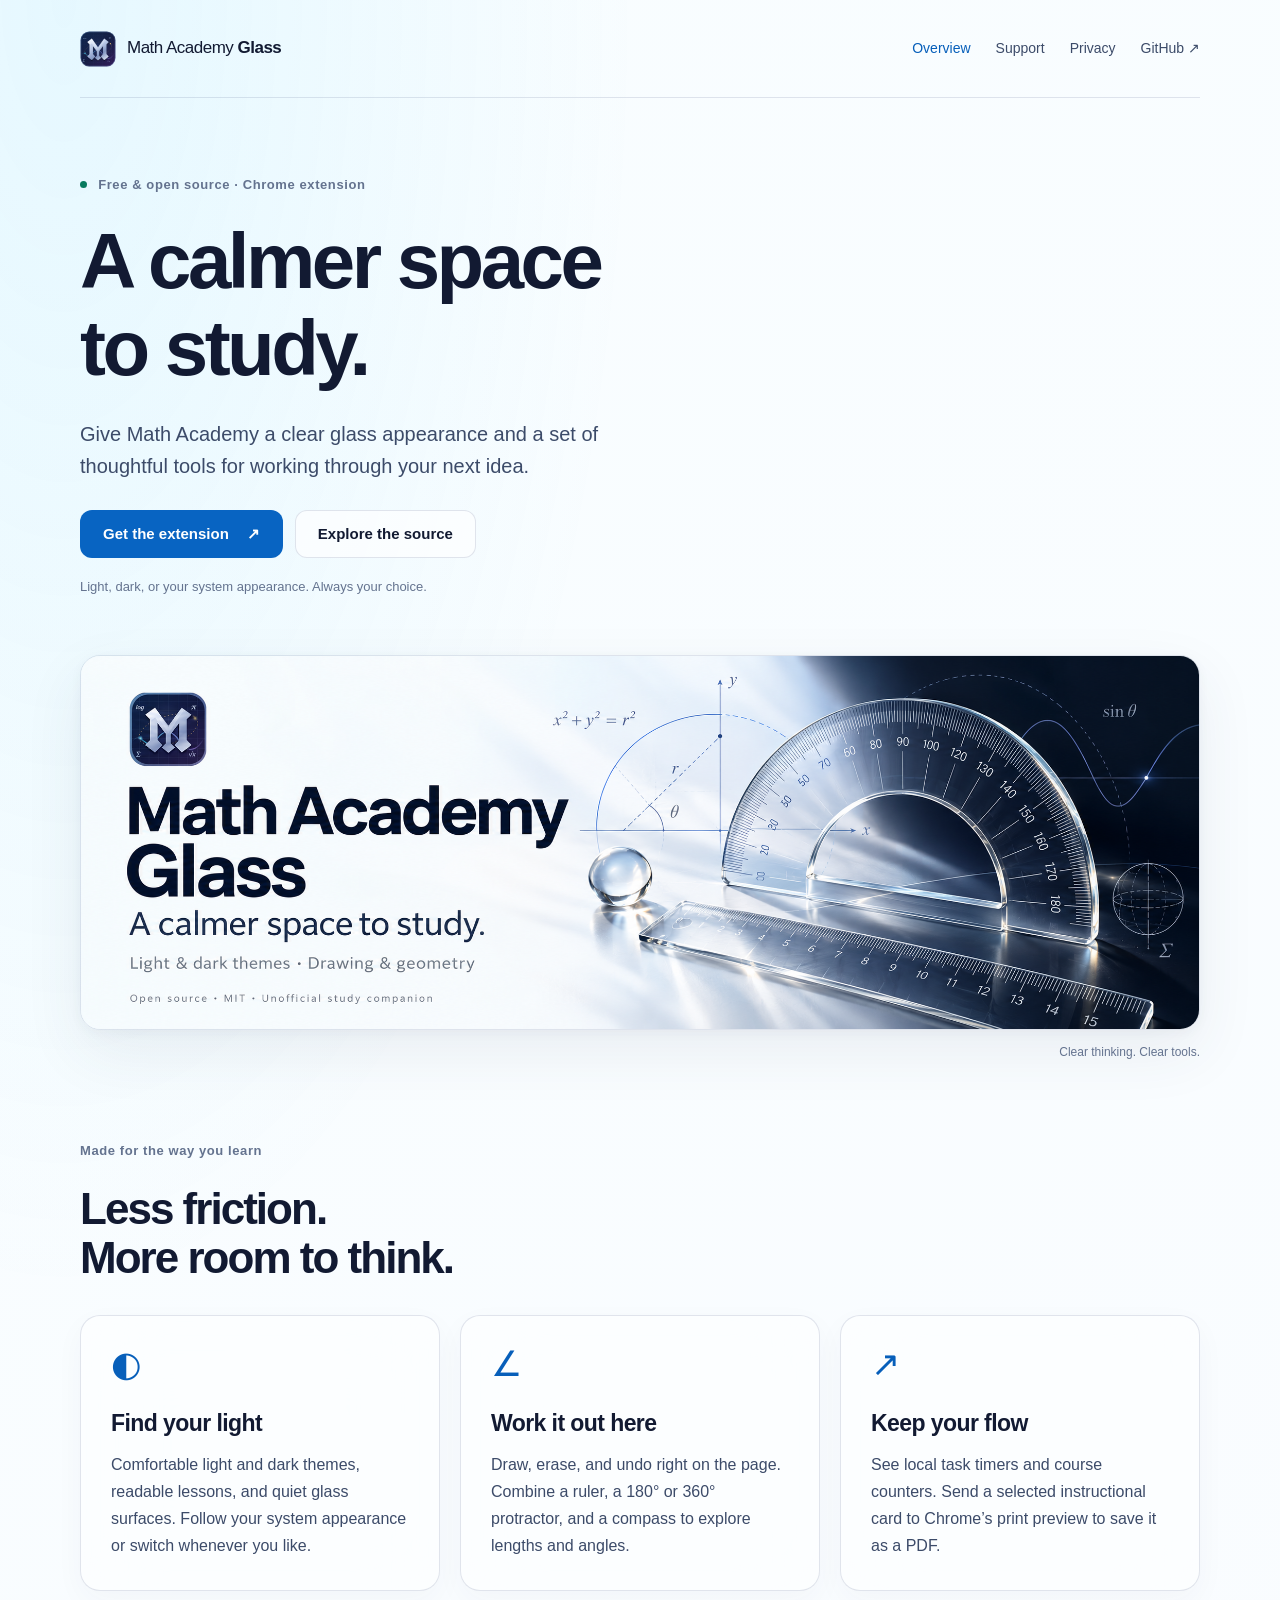
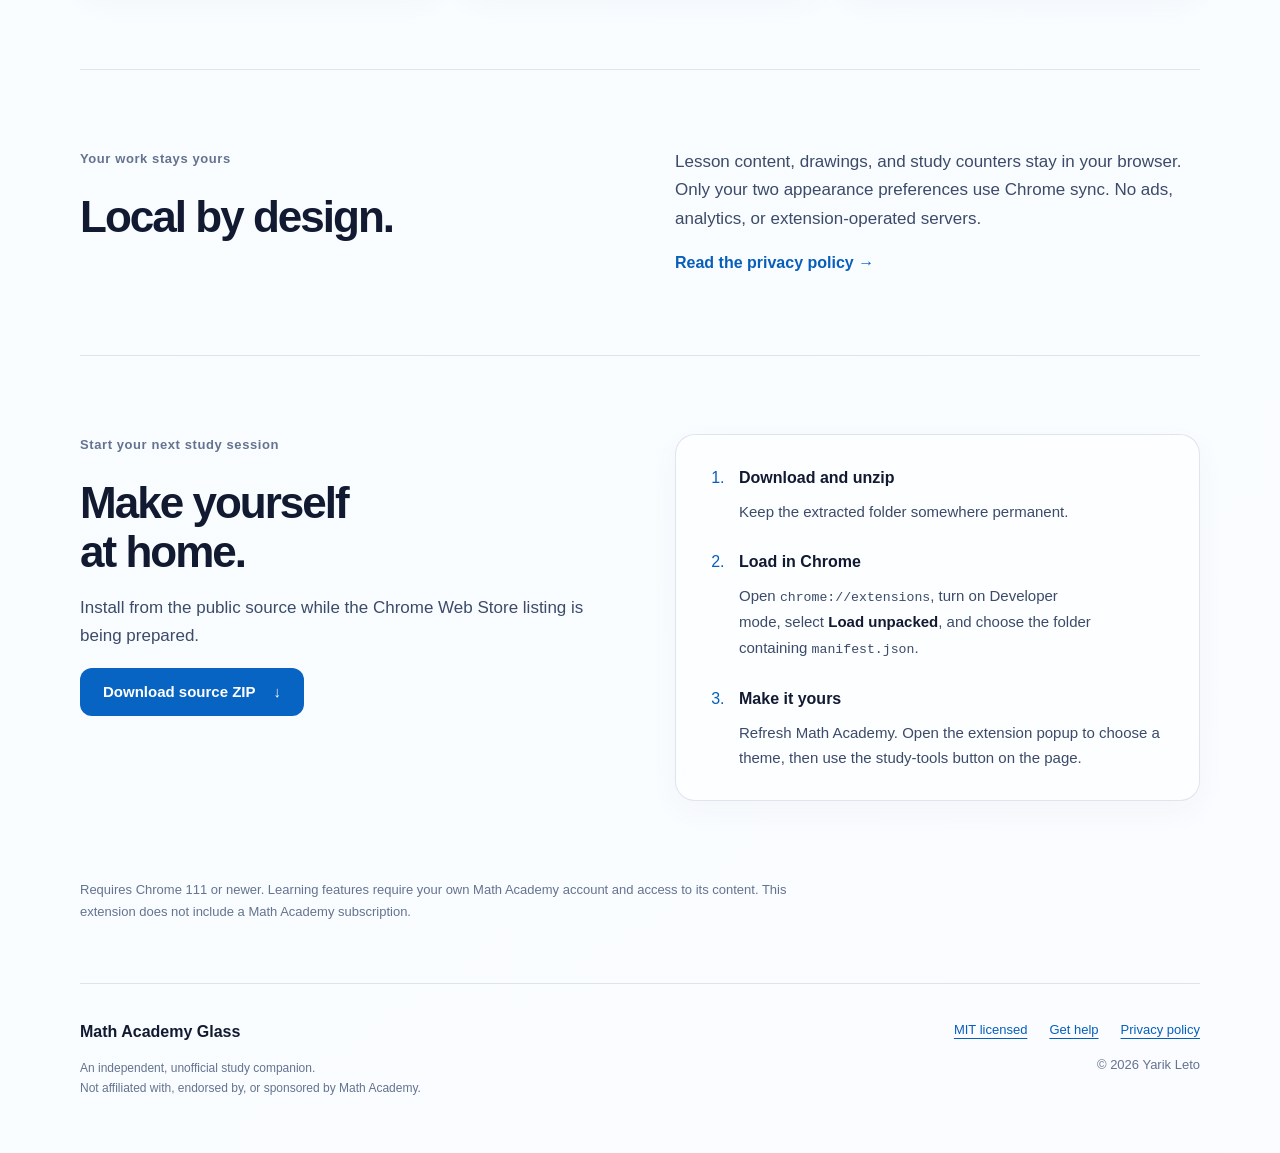
==== docs/index.html @ 005dbda4 "Publish product, support, and privacy pages on GitHub Pages" ====
<!doctype html>
<html lang="en" data-ma-glass-enabled="true">
<head>
<meta charset="utf-8">
<meta name="viewport" content="width=device-width, initial-scale=1">
<meta name="description" content="An unofficial, open-source glass theme and local study toolkit for Math Academy.">
<meta name="color-scheme" content="light dark">
<meta property="og:title" content="Math Academy Glass — A calmer space to study">
<meta property="og:description" content="An unofficial, open-source glass theme and local study toolkit for Math Academy.">
<meta property="og:image" content="https://yarikleto.github.io/math-academy-glass/assets/readme-banner.png">
<meta property="og:type" content="website">
<link rel="canonical" href="https://yarikleto.github.io/math-academy-glass/">
<link rel="icon" type="image/svg+xml" href="assets/icon.svg">
<link rel="stylesheet" href="site.css">
<title>Math Academy Glass — A calmer space to study</title>
</head>
<body>
<a class="skip" href="#main">Skip to content</a>
<header class="site-header wrap">
 <a class="brand" href="index.html"><img src="assets/icon.svg" width="36" height="36" alt=""><span>Math Academy <strong>Glass</strong></span></a>
 <nav aria-label="Main navigation"><a href="index.html" aria-current="page">Overview</a><a href="support.html">Support</a><a href="privacy.html">Privacy</a><a href="https://github.com/yarikleto/math-academy-glass">GitHub ↗</a></nav>
</header>
<main id="main" class="wrap">
<section class="hero" aria-labelledby="hero-title">
 <p class="eyebrow"><span class="status-dot"></span> Free &amp; open source · Chrome extension</p>
 <h1 id="hero-title">A calmer space<br>to study.</h1>
 <p class="hero-copy">Give Math Academy a clear glass appearance and a set of thoughtful tools for working through your next idea.</p>
 <div class="actions"><a class="button primary" href="#install">Get the extension <span aria-hidden="true">↗</span></a><a class="button secondary" href="https://github.com/yarikleto/math-academy-glass">Explore the source</a></div>
 <p class="small">Light, dark, or your system appearance. Always your choice.</p>
</section>
<figure class="banner"><img src="assets/readme-banner.png" width="2172" height="724" alt="Math Academy Glass: clear glass geometry instruments against light and dark backgrounds."><figcaption>Clear thinking. Clear tools.</figcaption></figure>
<section class="features section" aria-labelledby="features-title">
 <div class="section-heading"><p class="eyebrow">Made for the way you learn</p><h2 id="features-title">Less friction.<br>More room to think.</h2></div>
 <div class="feature-grid">
  <article class="card"><span class="feature-symbol" aria-hidden="true">◐</span><h3>Find your light</h3><p>Comfortable light and dark themes, readable lessons, and quiet glass surfaces. Follow your system appearance or switch whenever you like.</p></article>
  <article class="card"><span class="feature-symbol" aria-hidden="true">∠</span><h3>Work it out here</h3><p>Draw, erase, and undo right on the page. Combine a ruler, a 180° or 360° protractor, and a compass to explore lengths and angles.</p></article>
  <article class="card"><span class="feature-symbol" aria-hidden="true">↗</span><h3>Keep your flow</h3><p>See local task timers and course counters. Send a selected instructional card to Chrome’s print preview to save it as a PDF.</p></article>
 </div>
</section>
<section class="privacy-callout section" aria-labelledby="local-title"><div><p class="eyebrow">Your work stays yours</p><h2 id="local-title">Local by design.</h2></div><div><p>Lesson content, drawings, and study counters stay in your browser. Only your two appearance preferences use Chrome sync. No ads, analytics, or extension-operated servers.</p><a class="text-link" href="privacy.html">Read the privacy policy <span aria-hidden="true">→</span></a></div></section>
<section id="install" class="install section" aria-labelledby="install-title"><div class="section-heading"><p class="eyebrow">Start your next study session</p><h2 id="install-title">Make yourself<br>at home.</h2><p>Install from the public source while the Chrome Web Store listing is being prepared.</p><a class="button primary" href="https://github.com/yarikleto/math-academy-glass/archive/refs/heads/main.zip">Download source ZIP <span aria-hidden="true">↓</span></a></div>
<div class="card"><ol class="steps"><li><strong>Download and unzip</strong><p>Keep the extracted folder somewhere permanent.</p></li><li><strong>Load in Chrome</strong><p>Open <code>chrome://extensions</code>, turn on Developer mode, select <strong>Load unpacked</strong>, and choose the folder containing <code>manifest.json</code>.</p></li><li><strong>Make it yours</strong><p>Refresh Math Academy. Open the extension popup to choose a theme, then use the study-tools button on the page.</p></li></ol></div></section>
<p class="requirements">Requires Chrome 111 or newer. Learning features require your own Math Academy account and access to its content. This extension does not include a Math Academy subscription.</p>
</main>
<footer class="site-footer wrap">
 <div><strong>Math Academy Glass</strong><p>An independent, unofficial study companion.<br>Not affiliated with, endorsed by, or sponsored by Math Academy.</p></div>
 <div class="footer-links"><a href="https://github.com/yarikleto/math-academy-glass/blob/main/LICENSE">MIT licensed</a><a href="support.html">Get help</a><a href="privacy.html">Privacy policy</a><span>© 2026 Yarik Leto</span></div>
</footer>
</body></html>
---- docs/site.css ----
html[data-ma-glass-enabled="true"] {
  color-scheme: light; --bg:#f8fdff; --bg-alt:#fafcff; --text:#121a32; --soft:#3c4b69;
  --muted:#64738f; --accent:#075fba; --glass:rgba(253,254,255,.78); --line:rgba(57,73,119,.14);
  --shadow:0 22px 60px rgba(45,63,83,.08),0 3px 12px rgba(45,63,83,.04);
  font-family:-apple-system,BlinkMacSystemFont,"Segoe UI",sans-serif; scroll-behavior:smooth;
  background:var(--bg); color:var(--text); -webkit-font-smoothing:antialiased;
}
html[data-ma-glass-enabled="true"] * {box-sizing:border-box}
html[data-ma-glass-enabled="true"] body {margin:0;background:radial-gradient(ellipse at 5% 0%,rgba(37,198,255,.09),transparent 36rem),linear-gradient(145deg,var(--bg),var(--bg-alt));line-height:1.68}
html[data-ma-glass-enabled="true"] a {color:var(--accent);text-underline-offset:4px}
html[data-ma-glass-enabled="true"] a:hover {text-decoration-thickness:2px}
html[data-ma-glass-enabled="true"] :focus-visible {outline:3px solid var(--accent);outline-offset:5px}
html[data-ma-glass-enabled="true"] img {max-width:100%;height:auto;display:block}
html[data-ma-glass-enabled="true"] h1,html[data-ma-glass-enabled="true"] h2,html[data-ma-glass-enabled="true"] h3 {line-height:1.12;letter-spacing:-.045em;margin:0;text-wrap:balance}
html[data-ma-glass-enabled="true"] h1 {font-size:clamp(42px,6.3vw,78px);font-weight:720}
html[data-ma-glass-enabled="true"] h2 {font-size:clamp(30px,3.5vw,44px);font-weight:680}
html[data-ma-glass-enabled="true"] h3 {font-size:23px;font-weight:650;letter-spacing:-.025em}
html[data-ma-glass-enabled="true"] p {color:var(--soft);font-size:17px;text-wrap:pretty}
html[data-ma-glass-enabled="true"] .wrap {width:min(1120px,calc(100% - 64px));margin-inline:auto}
html[data-ma-glass-enabled="true"] .site-header {min-height:98px;display:flex;align-items:center;justify-content:space-between;gap:24px;border-bottom:1px solid var(--line)}
html[data-ma-glass-enabled="true"] .brand {display:flex;align-items:center;gap:11px;text-decoration:none;color:var(--text);font-size:17px;letter-spacing:-.03em;white-space:nowrap}
html[data-ma-glass-enabled="true"] .site-header nav {display:flex;gap:25px;font-size:14px}
html[data-ma-glass-enabled="true"] .site-header nav a {color:var(--soft);text-decoration:none}
html[data-ma-glass-enabled="true"] .site-header nav a[aria-current] {color:var(--accent)}
html[data-ma-glass-enabled="true"] .hero {padding:76px 0 45px;max-width:680px}
html[data-ma-glass-enabled="true"] .eyebrow {color:var(--muted);font-size:13px;font-weight:600;letter-spacing:.045em;margin:0 0 22px}
html[data-ma-glass-enabled="true"] .status-dot {display:inline-block;width:7px;height:7px;background:#077a5e;border-radius:50%;margin:0 7px 1px 0}
html[data-ma-glass-enabled="true"] .hero-copy {max-width:590px;font-size:20px;margin:25px 0 28px;line-height:1.6}
html[data-ma-glass-enabled="true"] .actions {display:flex;flex-wrap:wrap;gap:12px}
html[data-ma-glass-enabled="true"] .button {display:inline-flex;align-items:center;justify-content:center;gap:18px;min-height:48px;padding:10px 22px;border-radius:12px;text-decoration:none;font-size:15px;font-weight:600;border:1px solid transparent;transition:background .15s,border-color .15s}
html[data-ma-glass-enabled="true"] .primary {background:#0864c2;color:#fff}
html[data-ma-glass-enabled="true"] .primary:hover {background:#0754a6}
html[data-ma-glass-enabled="true"] .secondary {background:var(--glass);color:var(--text);border-color:var(--line)}
html[data-ma-glass-enabled="true"] .secondary:hover {border-color:var(--accent)}
html[data-ma-glass-enabled="true"] .small {font-size:13px;color:var(--muted);margin-top:18px}
html[data-ma-glass-enabled="true"] .banner {margin:0}
html[data-ma-glass-enabled="true"] .banner img {width:100%;border-radius:20px;box-shadow:var(--shadow);border:1px solid var(--line)}
html[data-ma-glass-enabled="true"] figcaption {font-size:12px;color:var(--muted);text-align:right;margin-top:12px}
html[data-ma-glass-enabled="true"] .section {padding:78px 0}
html[data-ma-glass-enabled="true"] .section-heading {margin-bottom:32px}
html[data-ma-glass-enabled="true"] .feature-grid {display:grid;grid-template-columns:repeat(3,minmax(0,1fr));gap:20px}
html[data-ma-glass-enabled="true"] .card {background:var(--glass);border:1px solid var(--line);border-radius:20px;padding:30px;box-shadow:0 10px 30px rgba(45,63,83,.035);backdrop-filter:blur(38px) saturate(125%)}
html[data-ma-glass-enabled="true"] .card p:last-child {margin-bottom:0}
html[data-ma-glass-enabled="true"] .feature-symbol {display:block;font-size:35px;color:var(--accent);margin-bottom:30px;line-height:1}
html[data-ma-glass-enabled="true"] .feature-grid p {font-size:16px}
html[data-ma-glass-enabled="true"] .privacy-callout {display:grid;grid-template-columns:1fr 1fr;gap:70px;border-top:1px solid var(--line);border-bottom:1px solid var(--line)}
html[data-ma-glass-enabled="true"] .privacy-callout p {margin-top:0}
html[data-ma-glass-enabled="true"] .text-link {font-size:16px;font-weight:600;text-decoration:none}
html[data-ma-glass-enabled="true"] .install {display:grid;grid-template-columns:1fr 1fr;gap:70px;scroll-margin-top:30px}
html[data-ma-glass-enabled="true"] .steps {padding-left:23px;margin:0}
html[data-ma-glass-enabled="true"] .steps li {padding-left:10px;margin-bottom:25px;color:var(--accent)}
html[data-ma-glass-enabled="true"] .steps li:last-child {margin-bottom:0}
html[data-ma-glass-enabled="true"] .steps strong {color:var(--text)}
html[data-ma-glass-enabled="true"] .steps p {font-size:15px;margin:7px 0 0}
html[data-ma-glass-enabled="true"] code {font-size:.88em;overflow-wrap:anywhere}
html[data-ma-glass-enabled="true"] .requirements {font-size:13px;color:var(--muted);max-width:720px;margin:0 0 60px}
html[data-ma-glass-enabled="true"] .site-footer {border-top:1px solid var(--line);padding-block:35px 45px;display:flex;justify-content:space-between;gap:40px}
html[data-ma-glass-enabled="true"] .site-footer p {font-size:12px;line-height:1.7;color:var(--muted)}
html[data-ma-glass-enabled="true"] .footer-links {display:flex;flex-wrap:wrap;justify-content:flex-end;align-content:flex-start;gap:13px 22px;font-size:13px;max-width:350px}
html[data-ma-glass-enabled="true"] .footer-links span {color:var(--muted)}
html[data-ma-glass-enabled="true"] .page-intro {max-width:750px;padding:76px 0 45px}
html[data-ma-glass-enabled="true"] .page-intro>p:last-child {font-size:20px;margin-top:25px}
html[data-ma-glass-enabled="true"] .support-grid {display:grid;grid-template-columns:1fr 1fr;gap:24px}
html[data-ma-glass-enabled="true"] .support-grid h2,html[data-ma-glass-enabled="true"] .report-note h2 {font-size:25px;letter-spacing:-.025em}
html[data-ma-glass-enabled="true"] .faq {max-width:850px}
html[data-ma-glass-enabled="true"] .faq h2 {margin-bottom:30px}
html[data-ma-glass-enabled="true"] details {padding:21px 0;border-bottom:1px solid var(--line)}
html[data-ma-glass-enabled="true"] summary {cursor:pointer;font-size:18px;font-weight:600;padding-right:10px}
html[data-ma-glass-enabled="true"] details p {margin-bottom:4px;max-width:750px}
html[data-ma-glass-enabled="true"] .report-note {margin-bottom:70px;max-width:850px}
html[data-ma-glass-enabled="true"] .policy {max-width:760px;margin:70px auto}
html[data-ma-glass-enabled="true"] .policy h1 {font-size:clamp(34px,4vw,48px)}
html[data-ma-glass-enabled="true"] .policy h2 {font-size:25px;margin:36px 0 18px;letter-spacing:-.025em}
html[data-ma-glass-enabled="true"] .policy li {color:var(--soft);font-size:17px;margin:10px 0}
html[data-ma-glass-enabled="true"] .skip {position:absolute;left:20px;top:-100px;padding:10px 20px;background:var(--bg);z-index:10}
html[data-ma-glass-enabled="true"] .skip:focus {top:10px}
@media(prefers-color-scheme:dark) {
 html[data-ma-glass-enabled="true"] {color-scheme:dark;--bg:#06111f;--bg-alt:#071725;--text:#f6f7ff;--soft:#c1cde0;--muted:#98abc2;--accent:#75c8ff;--glass:rgba(16,32,50,.8);--line:rgba(184,210,235,.17);--shadow:0 22px 60px rgba(0,0,0,.18)}
 html[data-ma-glass-enabled="true"] .status-dot {background:#63ddb0}
}
@media(max-width:760px) {
 html[data-ma-glass-enabled="true"] .wrap {width:calc(100% - 40px)}
 html[data-ma-glass-enabled="true"] .site-header {padding-block:20px;flex-direction:column;gap:15px;align-items:flex-start}
 html[data-ma-glass-enabled="true"] .site-header nav {gap:22px;flex-wrap:wrap}
 html[data-ma-glass-enabled="true"] .hero,html[data-ma-glass-enabled="true"] .page-intro {padding:46px 0 30px}
 html[data-ma-glass-enabled="true"] .hero-copy {font-size:18px}
 html[data-ma-glass-enabled="true"] .section {padding:46px 0}
 html[data-ma-glass-enabled="true"] .feature-grid,html[data-ma-glass-enabled="true"] .privacy-callout,html[data-ma-glass-enabled="true"] .install,html[data-ma-glass-enabled="true"] .support-grid {grid-template-columns:1fr;gap:20px}
 html[data-ma-glass-enabled="true"] .feature-symbol {margin-bottom:20px}
 html[data-ma-glass-enabled="true"] .card {padding:25px}
 html[data-ma-glass-enabled="true"] p,html[data-ma-glass-enabled="true"] .policy li {font-size:16px;line-height:1.64}
 html[data-ma-glass-enabled="true"] .site-footer {flex-direction:column;gap:20px}
 html[data-ma-glass-enabled="true"] .footer-links {justify-content:flex-start;max-width:none}
 html[data-ma-glass-enabled="true"] .policy {margin:44px auto}
}
@media(prefers-reduced-motion:reduce) {html[data-ma-glass-enabled="true"] {scroll-behavior:auto}html[data-ma-glass-enabled="true"] .button {transition:none}}
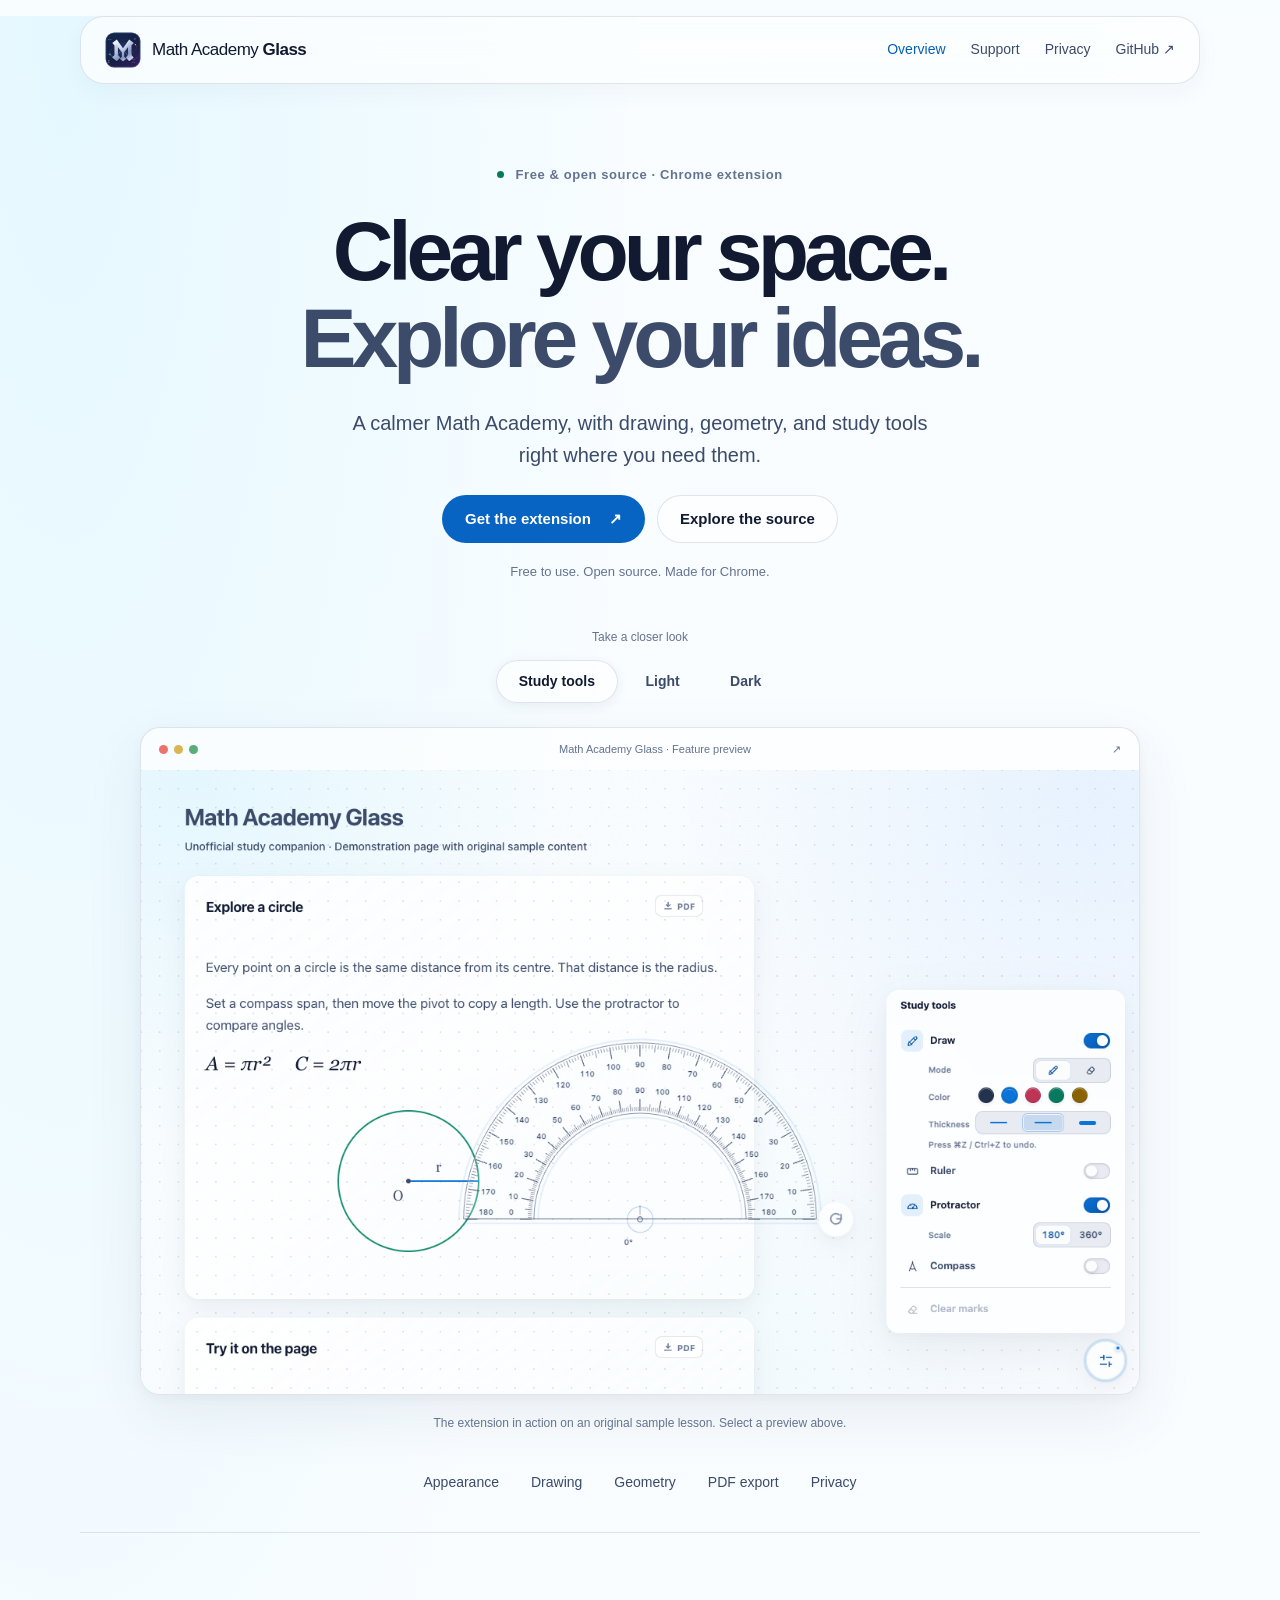
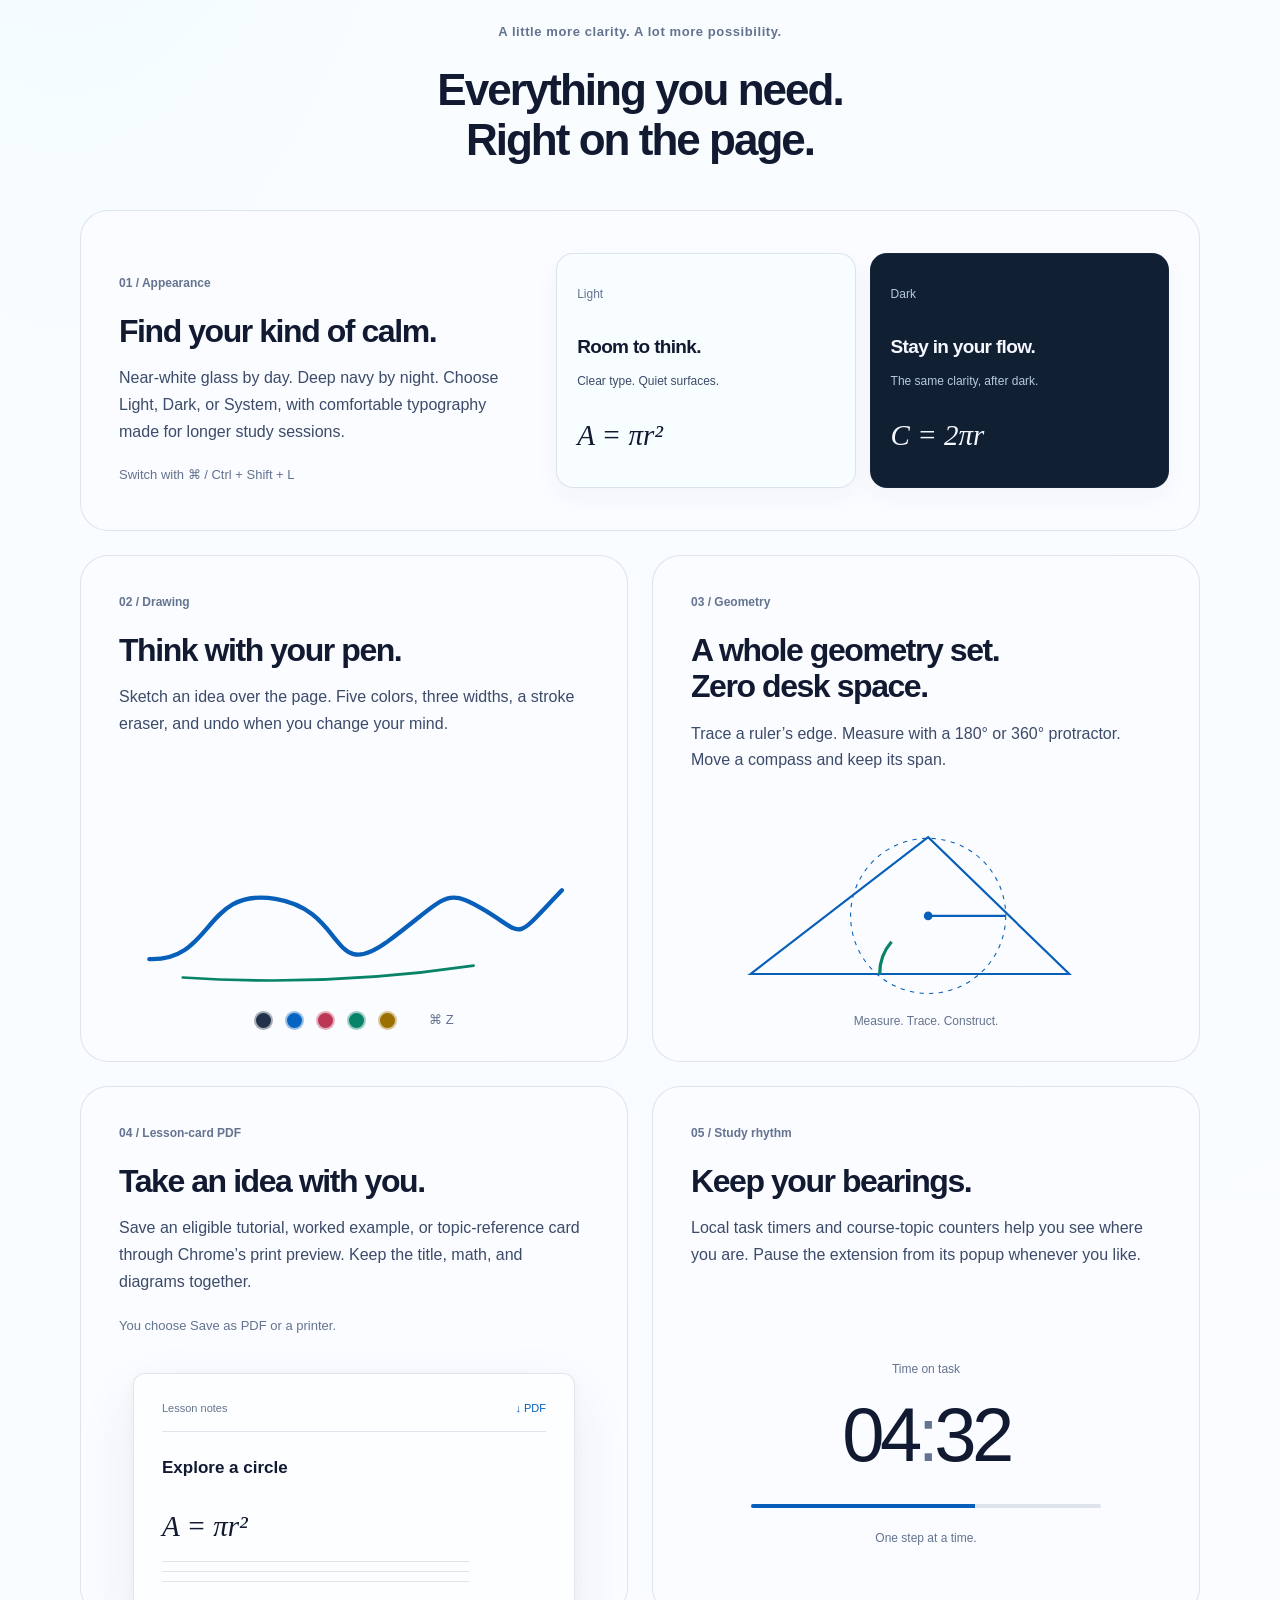
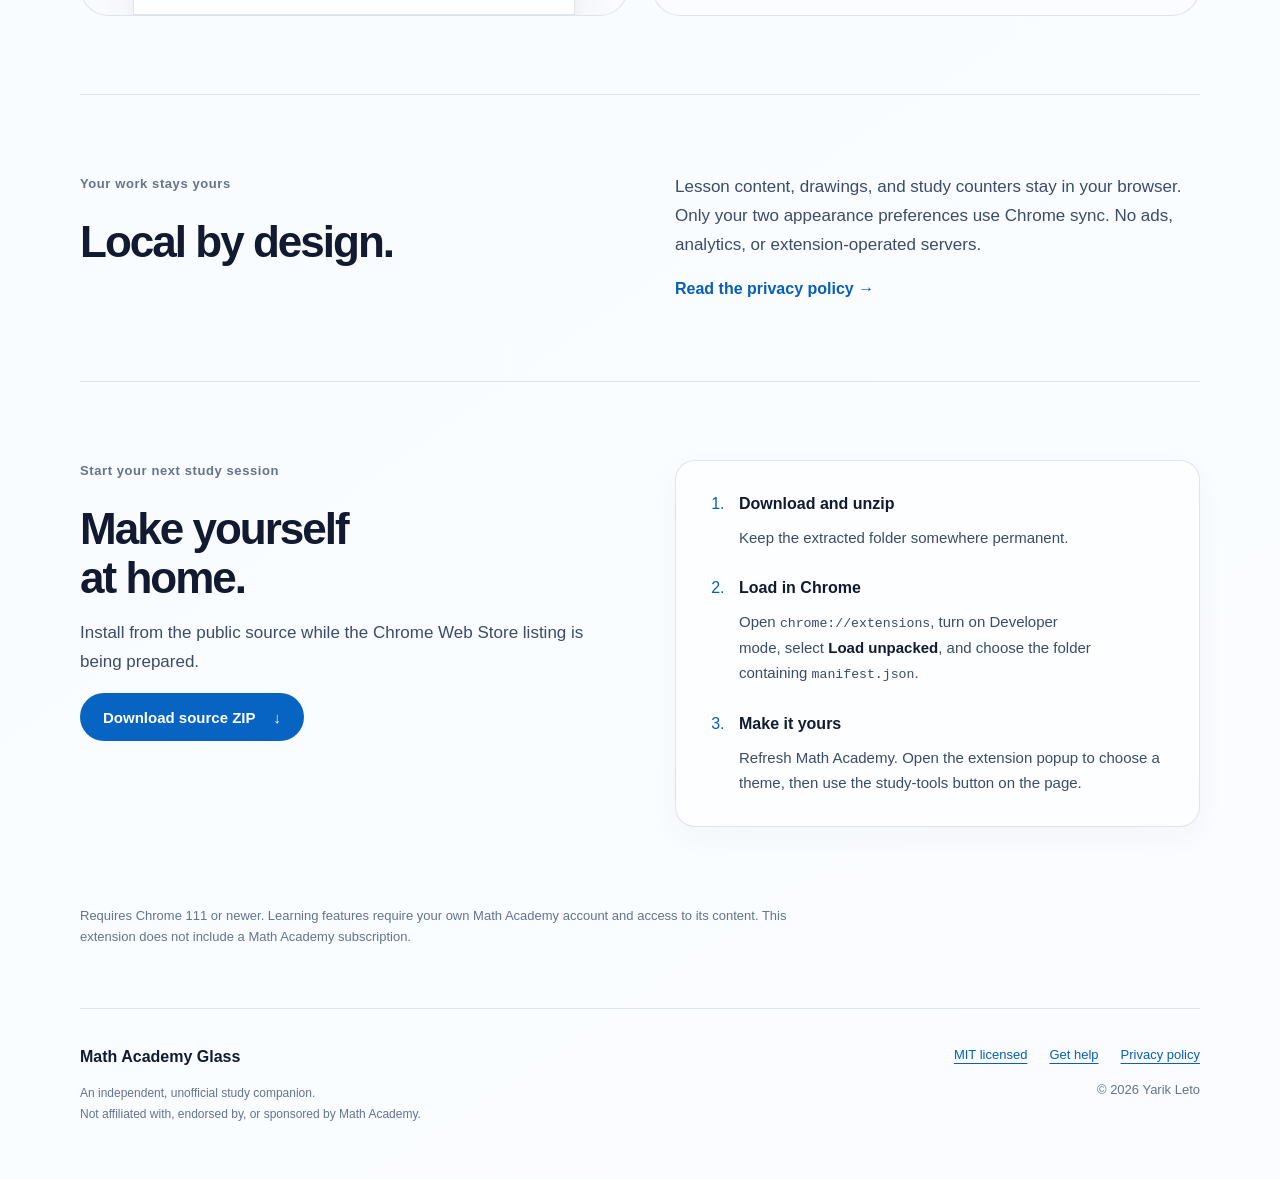
==== commit ed192921: "Showcase extension features in a macOS-inspired website" ====
--- a/docs/index.html
+++ b/docs/index.html
@@ -21,20 +21,34 @@
  <nav aria-label="Main navigation"><a href="index.html" aria-current="page">Overview</a><a href="support.html">Support</a><a href="privacy.html">Privacy</a><a href="https://github.com/yarikleto/math-academy-glass">GitHub ↗</a></nav>
 </header>
 <main id="main" class="wrap">
-<section class="hero" aria-labelledby="hero-title">
+<section class="hero product-hero" aria-labelledby="hero-title">
  <p class="eyebrow"><span class="status-dot"></span> Free &amp; open source · Chrome extension</p>
- <h1 id="hero-title">A calmer space<br>to study.</h1>
- <p class="hero-copy">Give Math Academy a clear glass appearance and a set of thoughtful tools for working through your next idea.</p>
+ <h1 id="hero-title">Clear your space.<br><span>Explore your ideas.</span></h1>
+ <p class="hero-copy">A calmer Math Academy, with drawing, geometry, and study tools right where you need them.</p>
  <div class="actions"><a class="button primary" href="#install">Get the extension <span aria-hidden="true">↗</span></a><a class="button secondary" href="https://github.com/yarikleto/math-academy-glass">Explore the source</a></div>
- <p class="small">Light, dark, or your system appearance. Always your choice.</p>
+ <p class="small">Free to use. Open source. Made for Chrome.</p>
 </section>
-<figure class="banner"><img src="assets/readme-banner.png" width="2172" height="724" alt="Math Academy Glass: clear glass geometry instruments against light and dark backgrounds."><figcaption>Clear thinking. Clear tools.</figcaption></figure>
+<section class="showcase" aria-label="Explore extension previews">
+ <fieldset class="preview-switch"><legend>Take a closer look</legend>
+ <input type="radio" name="preview" id="preview-tools" checked><label for="preview-tools">Study tools</label>
+ <input type="radio" name="preview" id="preview-light"><label for="preview-light">Light</label>
+ <input type="radio" name="preview" id="preview-dark"><label for="preview-dark">Dark</label>
+ <div class="preview-window"><div class="window-bar" aria-hidden="true"><span class="window-dots"><i></i><i></i><i></i></span><span>Math Academy Glass · Feature preview</span><span>↗</span></div>
+ <img class="preview-image tools-image" src="assets/preview-tools.png" width="1280" height="800" alt="Study tools open beside a sample circle lesson, showing pen controls and a transparent protractor.">
+ <img class="preview-image light-image" src="assets/preview-light.png" width="1280" height="800" alt="Light appearance with a readable sample lesson and circle diagram.">
+ <img class="preview-image dark-image" src="assets/preview-dark.png" width="1280" height="800" alt="Dark appearance with navy surfaces and preserved diagram colors.">
+ </div></fieldset>
+ <p class="preview-note">The extension in action on an original sample lesson. Select a preview above.</p>
+</section>
+<nav class="feature-nav" aria-label="Explore features"><a href="#appearance">Appearance</a><a href="#drawing">Drawing</a><a href="#geometry">Geometry</a><a href="#printing">PDF export</a><a href="#local-title">Privacy</a></nav>
 <section class="features section" aria-labelledby="features-title">
- <div class="section-heading"><p class="eyebrow">Made for the way you learn</p><h2 id="features-title">Less friction.<br>More room to think.</h2></div>
- <div class="feature-grid">
-  <article class="card"><span class="feature-symbol" aria-hidden="true">◐</span><h3>Find your light</h3><p>Comfortable light and dark themes, readable lessons, and quiet glass surfaces. Follow your system appearance or switch whenever you like.</p></article>
-  <article class="card"><span class="feature-symbol" aria-hidden="true">∠</span><h3>Work it out here</h3><p>Draw, erase, and undo right on the page. Combine a ruler, a 180° or 360° protractor, and a compass to explore lengths and angles.</p></article>
-  <article class="card"><span class="feature-symbol" aria-hidden="true">↗</span><h3>Keep your flow</h3><p>See local task timers and course counters. Send a selected instructional card to Chrome’s print preview to save it as a PDF.</p></article>
+ <div class="section-heading"><p class="eyebrow">A little more clarity. A lot more possibility.</p><h2 id="features-title">Everything you need.<br>Right on the page.</h2></div>
+ <div class="product-grid">
+  <article id="appearance" class="feature-tile wide appearance-tile"><div class="tile-copy"><span class="tile-category">01 / Appearance</span><h3>Find your kind of calm.</h3><p>Near-white glass by day. Deep navy by night. Choose Light, Dark, or System, with comfortable typography made for longer study sessions.</p><span class="detail">Switch with ⌘ / Ctrl + Shift + L</span></div><div class="theme-pair" aria-label="Illustrated light and dark reading surfaces"><div class="reading-sample"><span>Light</span><strong>Room to think.</strong><p>Clear type. Quiet surfaces.</p><div class="sample-equation">A = πr²</div></div><div class="reading-sample night"><span>Dark</span><strong>Stay in your flow.</strong><p>The same clarity, after dark.</p><div class="sample-equation">C = 2πr</div></div></div></article>
+  <article id="drawing" class="feature-tile"><div class="tile-copy"><span class="tile-category">02 / Drawing</span><h3>Think with your pen.</h3><p>Sketch an idea over the page. Five colors, three widths, a stroke eraser, and undo when you change your mind.</p></div><div class="ink-preview" aria-hidden="true"><svg viewBox="0 0 440 130" fill="none"><path d="M30 93 C90 95 80 26 147 37 S197 117 252 76 S304 25 342 48 S367 77 413 29" stroke="currentColor" stroke-width="4" stroke-linecap="round"/><path d="M61 110 Q196 119 331 99" stroke="#078368" stroke-width="2.5" stroke-linecap="round"/></svg><div class="pen-swatches"><i></i><i></i><i></i><i></i><i></i><span>⌘ Z</span></div></div></article>
+  <article id="geometry" class="feature-tile"><div class="tile-copy"><span class="tile-category">03 / Geometry</span><h3>A whole geometry set.<br>Zero desk space.</h3><p>Trace a ruler’s edge. Measure with a 180° or 360° protractor. Move a compass and keep its span.</p></div><div class="geometry-preview" aria-hidden="true"><svg viewBox="0 0 440 190" fill="none"><circle cx="222" cy="102" r="72" stroke="currentColor" stroke-dasharray="4 5"/><path d="M57 156 L222 29 L353 156 Z" stroke="currentColor" stroke-width="2"/><path d="M177 156 A45 45 0 0 1 188 126" stroke="#078368" stroke-width="3"/><circle cx="222" cy="102" r="4" fill="currentColor"/><path d="M222 102 H294" stroke="currentColor" stroke-width="2"/></svg><span>Measure. Trace. Construct.</span></div></article>
+  <article id="printing" class="feature-tile print-tile"><div class="tile-copy"><span class="tile-category">04 / Lesson-card PDF</span><h3>Take an idea with you.</h3><p>Save an eligible tutorial, worked example, or topic-reference card through Chrome’s print preview. Keep the title, math, and diagrams together.</p><span class="detail">You choose Save as PDF or a printer.</span></div><div class="paper-preview" aria-hidden="true"><span>Lesson notes <b>↓ PDF</b></span><strong>Explore a circle</strong><div class="sample-equation">A = πr²</div><div class="paper-lines"></div></div></article>
+  <article class="feature-tile"><div class="tile-copy"><span class="tile-category">05 / Study rhythm</span><h3>Keep your bearings.</h3><p>Local task timers and course-topic counters help you see where you are. Pause the extension from its popup whenever you like.</p></div><div class="rhythm-preview" aria-hidden="true"><span>Time on task</span><strong>04<span>:</span>32</strong><div class="quiet-track"><i></i></div><span>One step at a time.</span></div></article>
  </div>
 </section>
 <section class="privacy-callout section" aria-labelledby="local-title"><div><p class="eyebrow">Your work stays yours</p><h2 id="local-title">Local by design.</h2></div><div><p>Lesson content, drawings, and study counters stay in your browser. Only your two appearance preferences use Chrome sync. No ads, analytics, or extension-operated servers.</p><a class="text-link" href="privacy.html">Read the privacy policy <span aria-hidden="true">→</span></a></div></section>
--- a/docs/site.css
+++ b/docs/site.css
@@ -74,6 +74,78 @@
 html[data-ma-glass-enabled="true"] .policy li {color:var(--soft);font-size:17px;margin:10px 0}
 html[data-ma-glass-enabled="true"] .skip {position:absolute;left:20px;top:-100px;padding:10px 20px;background:var(--bg);z-index:10}
 html[data-ma-glass-enabled="true"] .skip:focus {top:10px}
+/* Content stays calm; translucent material is reserved for navigation and controls. */
+html[data-ma-glass-enabled="true"] .site-header {position:sticky;top:16px;z-index:5;min-height:68px;margin-top:16px;padding:12px 24px;border:1px solid var(--line);border-radius:24px;background:var(--glass);backdrop-filter:blur(38px) saturate(125%);box-shadow:0 8px 24px rgba(45,63,83,.04)}
+html[data-ma-glass-enabled="true"] .product-hero {text-align:center;max-width:900px;margin:auto;padding:80px 0 32px}
+html[data-ma-glass-enabled="true"] .product-hero h1 {font-size:clamp(44px,6.6vw,84px);line-height:1.04;letter-spacing:-.06em}
+html[data-ma-glass-enabled="true"] .product-hero h1 span {color:var(--soft)}
+html[data-ma-glass-enabled="true"] .product-hero .hero-copy {max-width:610px;margin:24px auto}
+html[data-ma-glass-enabled="true"] .product-hero .actions {justify-content:center}
+html[data-ma-glass-enabled="true"] .button {border-radius:99px}
+html[data-ma-glass-enabled="true"] .showcase {max-width:1000px;margin:0 auto}
+html[data-ma-glass-enabled="true"] .preview-switch {border:0;padding:0;margin:0;text-align:center;min-width:0}
+html[data-ma-glass-enabled="true"] .preview-switch legend {width:100%;font-size:12px;color:var(--muted);margin-bottom:12px}
+html[data-ma-glass-enabled="true"] .preview-switch input {position:absolute;width:1px;height:1px;clip-path:inset(50%);overflow:hidden}
+html[data-ma-glass-enabled="true"] .preview-switch label {display:inline-block;padding:9px 22px;border:1px solid transparent;border-radius:99px;font-size:14px;font-weight:600;cursor:pointer;color:var(--soft)}
+html[data-ma-glass-enabled="true"] .preview-switch input:checked+label {background:var(--glass);border-color:var(--line);color:var(--text);box-shadow:0 3px 12px rgba(45,63,83,.07)}
+html[data-ma-glass-enabled="true"] .preview-switch input:focus-visible+label {outline:3px solid var(--accent);outline-offset:3px}
+html[data-ma-glass-enabled="true"] .preview-switch label:hover {color:var(--accent)}
+html[data-ma-glass-enabled="true"] .preview-window {border:1px solid var(--line);border-radius:20px;overflow:hidden;box-shadow:var(--shadow);margin-top:24px;background:var(--glass)}
+html[data-ma-glass-enabled="true"] .window-bar {height:42px;padding:0 18px;display:flex;align-items:center;justify-content:space-between;font-size:11px;color:var(--muted);gap:12px}
+html[data-ma-glass-enabled="true"] .window-dots {display:flex;gap:6px}
+html[data-ma-glass-enabled="true"] .window-dots i {width:9px;height:9px;border-radius:50%;background:#ed726b}
+html[data-ma-glass-enabled="true"] .window-dots i:nth-child(2) {background:#dab552}
+html[data-ma-glass-enabled="true"] .window-dots i:nth-child(3) {background:#59ad7c}
+html[data-ma-glass-enabled="true"] .preview-image {display:none;width:100%}
+html[data-ma-glass-enabled="true"] #preview-tools:checked~.preview-window .tools-image,html[data-ma-glass-enabled="true"] #preview-light:checked~.preview-window .light-image,html[data-ma-glass-enabled="true"] #preview-dark:checked~.preview-window .dark-image {display:block}
+html[data-ma-glass-enabled="true"] .preview-note {text-align:center;font-size:12px;color:var(--muted);margin:18px 0 0}
+html[data-ma-glass-enabled="true"] .feature-nav {display:flex;justify-content:center;flex-wrap:wrap;gap:12px 32px;padding:38px 0;border-bottom:1px solid var(--line)}
+html[data-ma-glass-enabled="true"] .feature-nav a {text-decoration:none;font-size:14px;color:var(--soft)}
+html[data-ma-glass-enabled="true"] .feature-nav a:hover {color:var(--accent)}
+html[data-ma-glass-enabled="true"] .features .section-heading {text-align:center;margin:10px auto 46px}
+html[data-ma-glass-enabled="true"] .product-grid {display:grid;grid-template-columns:repeat(2,minmax(0,1fr));gap:24px}
+html[data-ma-glass-enabled="true"] .feature-tile {background:var(--bg-alt);border:1px solid var(--line);border-radius:28px;overflow:hidden;scroll-margin-top:110px;display:flex;flex-direction:column}
+html[data-ma-glass-enabled="true"] .tile-copy {padding:36px 38px 16px}
+html[data-ma-glass-enabled="true"] .tile-category {display:block;color:var(--muted);font-size:12px;font-weight:600;margin-bottom:20px}
+html[data-ma-glass-enabled="true"] .feature-tile h3 {font-size:32px;letter-spacing:-.045em;line-height:1.13}
+html[data-ma-glass-enabled="true"] .feature-tile p {font-size:16px;max-width:540px}
+html[data-ma-glass-enabled="true"] .detail {font-size:13px;color:var(--muted)}
+html[data-ma-glass-enabled="true"] .wide {grid-column:1/-1}
+html[data-ma-glass-enabled="true"] .appearance-tile {display:grid;grid-template-columns:.85fr 1.15fr;align-items:center;padding:12px 0}
+html[data-ma-glass-enabled="true"] .theme-pair {display:grid;grid-template-columns:1fr 1fr;gap:14px;padding:30px 30px 30px 0}
+html[data-ma-glass-enabled="true"] .reading-sample {border:1px solid rgba(57,73,119,.14);background:#f8fdff;border-radius:17px;padding:26px 20px;color:#121a32;box-shadow:0 10px 26px rgba(45,63,83,.04)}
+html[data-ma-glass-enabled="true"] .reading-sample>span {font-size:12px;color:#64738f}
+html[data-ma-glass-enabled="true"] .reading-sample strong {display:block;margin-top:28px;font-size:19px;letter-spacing:-.035em;line-height:1.3}
+html[data-ma-glass-enabled="true"] .reading-sample p {font-size:12px;color:#3c4b69}
+html[data-ma-glass-enabled="true"] .sample-equation {font:italic 29px/1.5 Georgia,serif;margin:22px 0 4px}
+html[data-ma-glass-enabled="true"] .night {background:#102032;color:#f6f7ff}
+html[data-ma-glass-enabled="true"] .night>span,html[data-ma-glass-enabled="true"] .night p {color:#b8c8de}
+html[data-ma-glass-enabled="true"] .ink-preview,html[data-ma-glass-enabled="true"] .geometry-preview {color:var(--accent);padding:0 36px 30px;margin-top:auto}
+html[data-ma-glass-enabled="true"] .ink-preview svg,html[data-ma-glass-enabled="true"] .geometry-preview svg {width:100%;display:block}
+html[data-ma-glass-enabled="true"] .pen-swatches {display:flex;align-items:center;justify-content:center;gap:12px;margin-top:10px}
+html[data-ma-glass-enabled="true"] .pen-swatches i {width:19px;height:19px;border-radius:50%;background:#233249;border:2px solid rgba(255,255,255,.6)}
+html[data-ma-glass-enabled="true"] .pen-swatches i:nth-child(2) {background:#0864c2}
+html[data-ma-glass-enabled="true"] .pen-swatches i:nth-child(3) {background:#bb3755}
+html[data-ma-glass-enabled="true"] .pen-swatches i:nth-child(4) {background:#078368}
+html[data-ma-glass-enabled="true"] .pen-swatches i:nth-child(5) {background:#9b7000}
+html[data-ma-glass-enabled="true"] .pen-swatches span {color:var(--muted);margin-left:20px;font-size:13px}
+html[data-ma-glass-enabled="true"] .geometry-preview>span {display:block;text-align:center;font-size:12px;color:var(--muted)}
+html[data-ma-glass-enabled="true"] .paper-preview {margin:18px 52px 0;padding:25px 28px 32px;border:1px solid var(--line);border-radius:12px 12px 0 0;background:var(--glass);box-shadow:var(--shadow)}
+html[data-ma-glass-enabled="true"] .paper-preview>span {display:flex;justify-content:space-between;font-size:11px;color:var(--muted);border-bottom:1px solid var(--line);padding-bottom:14px}
+html[data-ma-glass-enabled="true"] .paper-preview b {color:var(--accent);font-weight:500}
+html[data-ma-glass-enabled="true"] .paper-preview>strong {display:block;font-size:17px;margin-top:22px}
+html[data-ma-glass-enabled="true"] .paper-lines {height:30px;background:repeating-linear-gradient(transparent 0 9px,var(--line) 9px 10px);max-width:80%}
+html[data-ma-glass-enabled="true"] .rhythm-preview {padding:25px 40px 36px;text-align:center;margin-block:auto}
+html[data-ma-glass-enabled="true"] .rhythm-preview>span {font-size:12px;color:var(--muted)}
+html[data-ma-glass-enabled="true"] .rhythm-preview strong {display:block;font-size:76px;letter-spacing:-.06em;font-weight:500;line-height:1.4;font-variant-numeric:tabular-nums}
+html[data-ma-glass-enabled="true"] .rhythm-preview strong span {color:var(--muted)}
+html[data-ma-glass-enabled="true"] .quiet-track {height:4px;background:var(--line);border-radius:9px;margin:16px auto;width:75%;overflow:hidden}
+html[data-ma-glass-enabled="true"] .quiet-track i {display:block;width:64%;height:100%;background:var(--accent)}
+html[data-ma-glass-enabled="true"] #local-title,html[data-ma-glass-enabled="true"] #install {scroll-margin-top:115px}
+@media(max-width:900px) {
+ html[data-ma-glass-enabled="true"] .appearance-tile {grid-template-columns:1fr}
+ html[data-ma-glass-enabled="true"] .theme-pair {padding:15px 38px 26px}
+}
 @media(prefers-color-scheme:dark) {
  html[data-ma-glass-enabled="true"] {color-scheme:dark;--bg:#06111f;--bg-alt:#071725;--text:#f6f7ff;--soft:#c1cde0;--muted:#98abc2;--accent:#75c8ff;--glass:rgba(16,32,50,.8);--line:rgba(184,210,235,.17);--shadow:0 22px 60px rgba(0,0,0,.18)}
  html[data-ma-glass-enabled="true"] .status-dot {background:#63ddb0}
@@ -92,5 +164,22 @@
  html[data-ma-glass-enabled="true"] .site-footer {flex-direction:column;gap:20px}
  html[data-ma-glass-enabled="true"] .footer-links {justify-content:flex-start;max-width:none}
  html[data-ma-glass-enabled="true"] .policy {margin:44px auto}
+ html[data-ma-glass-enabled="true"] .site-header {top:8px;padding:14px 18px;gap:9px;border-radius:20px}
+ html[data-ma-glass-enabled="true"] .site-header nav {gap:20px;font-size:12px}
+ html[data-ma-glass-enabled="true"] .product-hero {padding:48px 0 24px}
+ html[data-ma-glass-enabled="true"] .product-grid {grid-template-columns:1fr;gap:18px}
+ html[data-ma-glass-enabled="true"] .tile-copy {padding:28px 26px 14px}
+ html[data-ma-glass-enabled="true"] .feature-tile h3 {font-size:28px}
+ html[data-ma-glass-enabled="true"] .theme-pair {padding:12px 20px 20px;gap:10px}
+ html[data-ma-glass-enabled="true"] .reading-sample {padding:18px 14px}
+ html[data-ma-glass-enabled="true"] .reading-sample strong {font-size:16px}
+ html[data-ma-glass-enabled="true"] .reading-sample p {font-size:12px}
+ html[data-ma-glass-enabled="true"] .sample-equation {font-size:24px}
+ html[data-ma-glass-enabled="true"] .window-bar {font-size:9px;height:32px;padding:0 12px}
+ html[data-ma-glass-enabled="true"] .window-dots {gap:4px}
+ html[data-ma-glass-enabled="true"] .window-dots i {width:6px;height:6px}
+ html[data-ma-glass-enabled="true"] .preview-switch label {padding:9px 18px}
+ html[data-ma-glass-enabled="true"] .feature-nav {gap:12px 20px;padding:26px 0}
+ html[data-ma-glass-enabled="true"] .paper-preview {margin-inline:30px}
 }
 @media(prefers-reduced-motion:reduce) {html[data-ma-glass-enabled="true"] {scroll-behavior:auto}html[data-ma-glass-enabled="true"] .button {transition:none}}
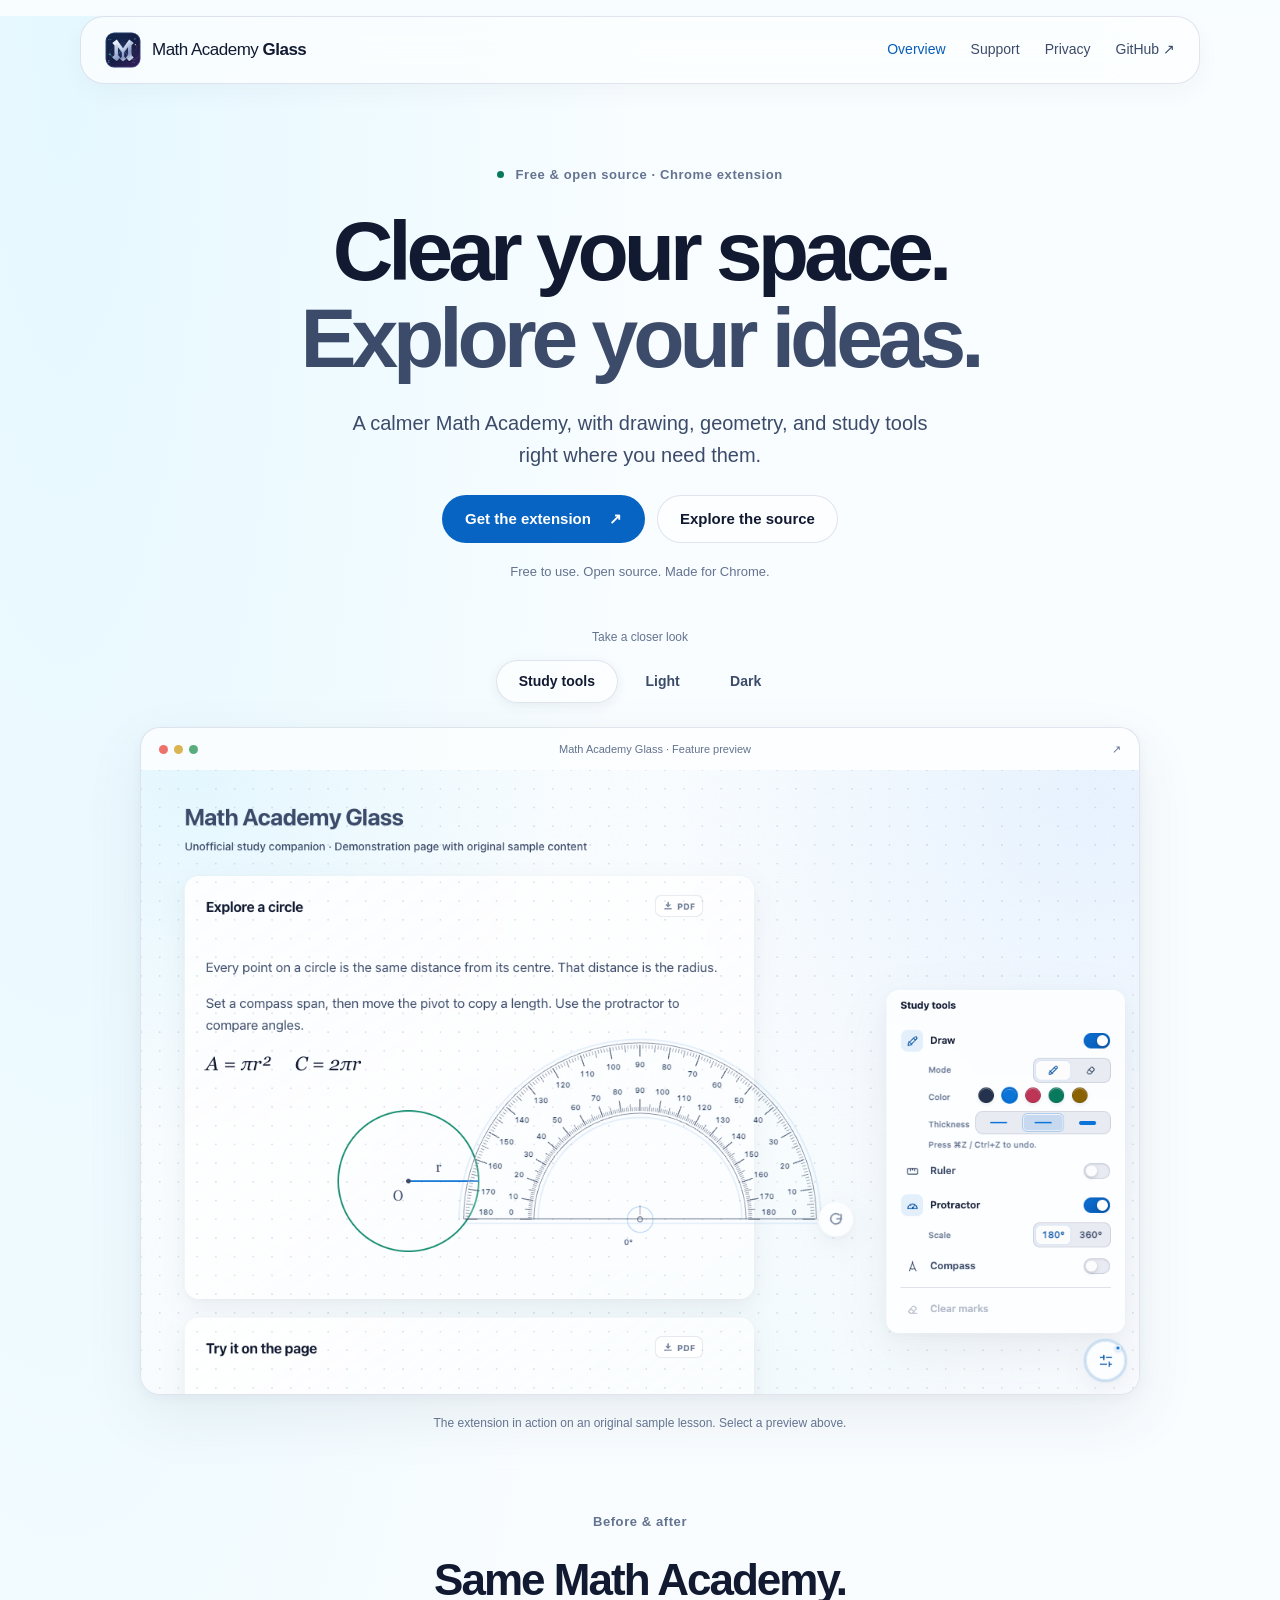
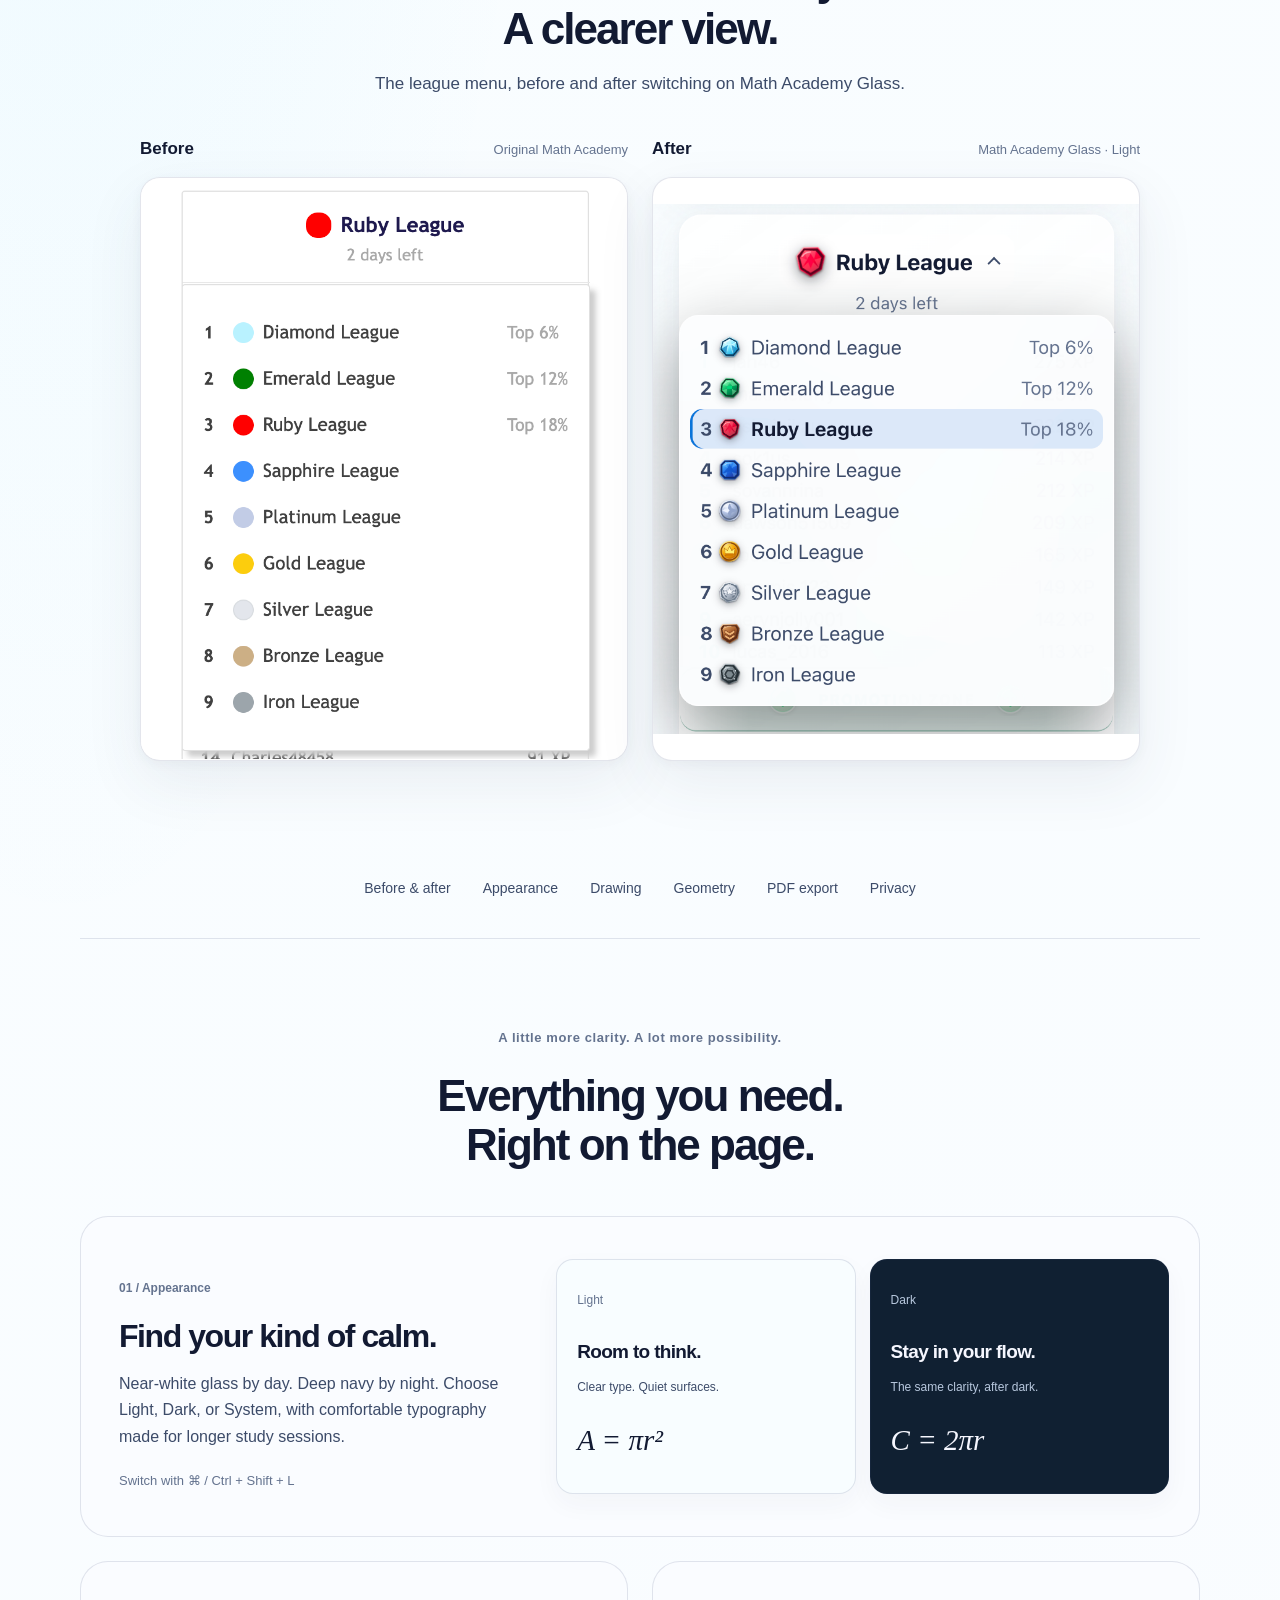
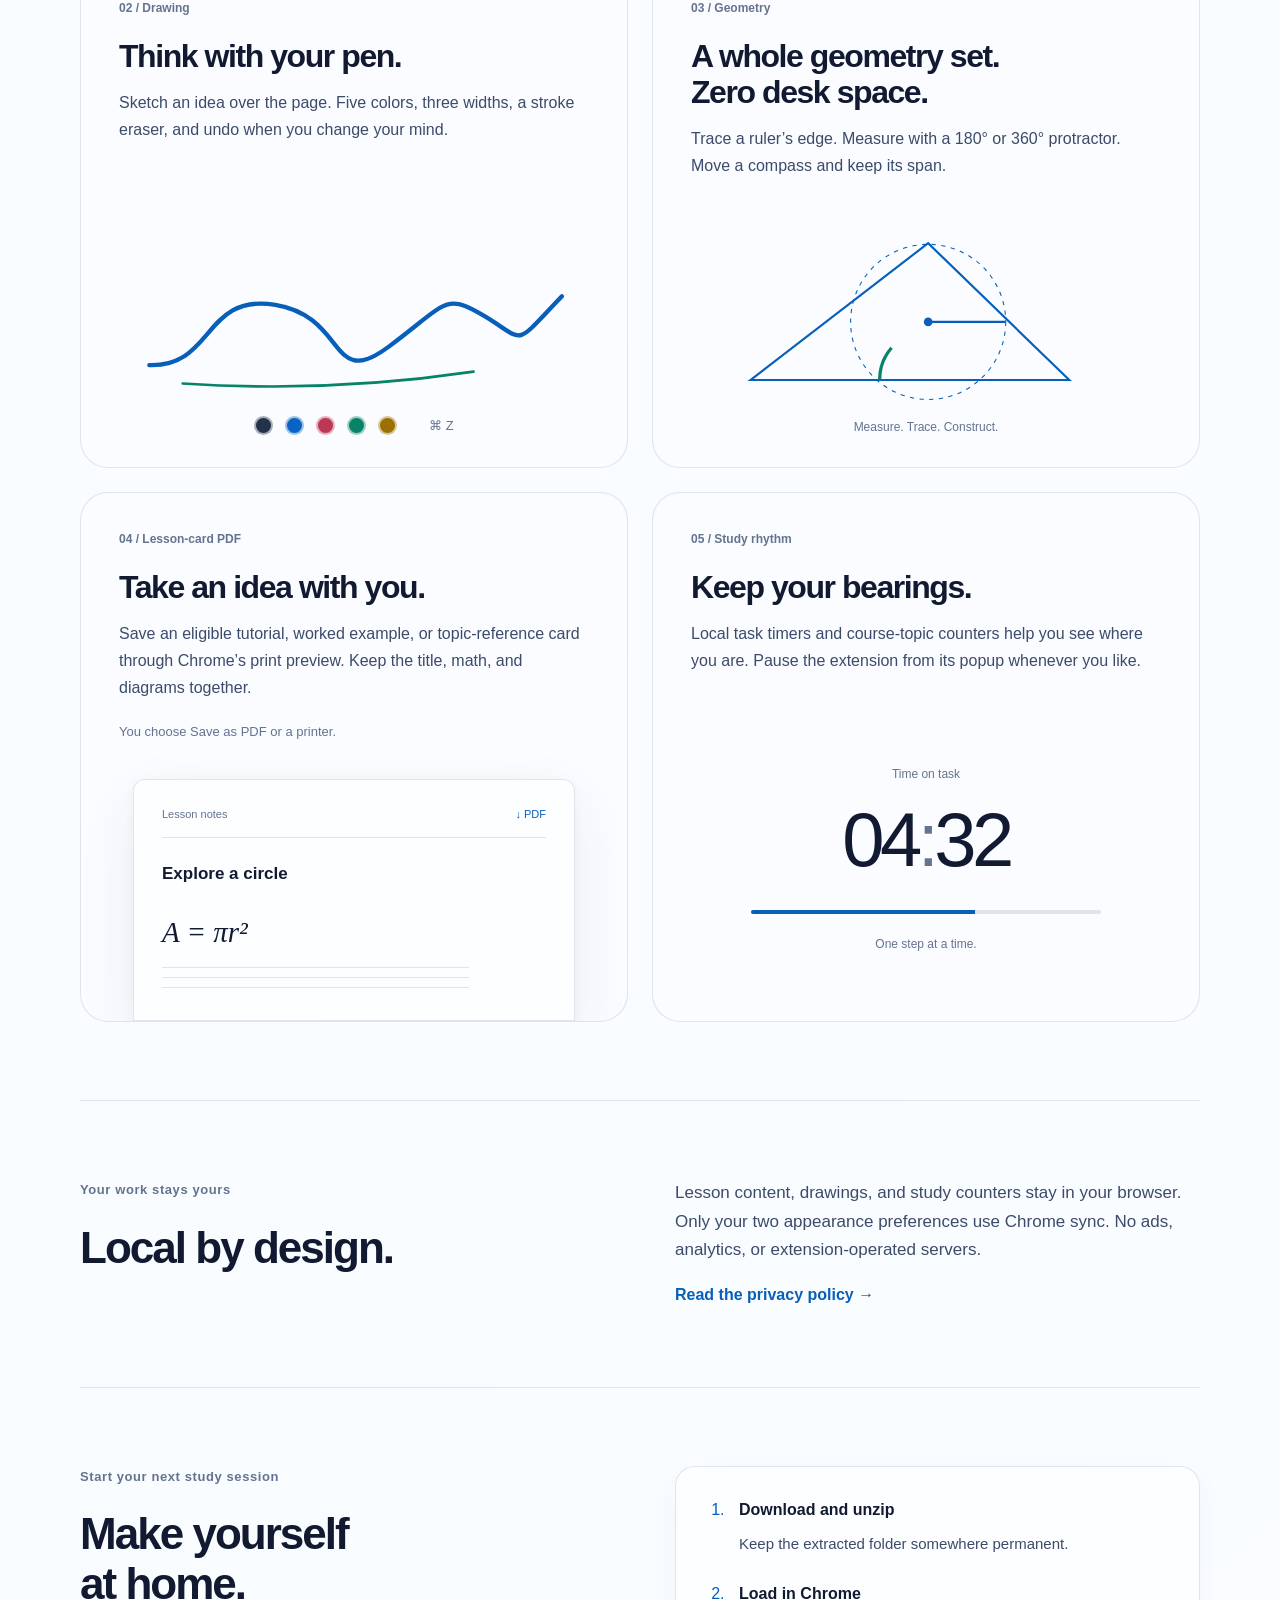
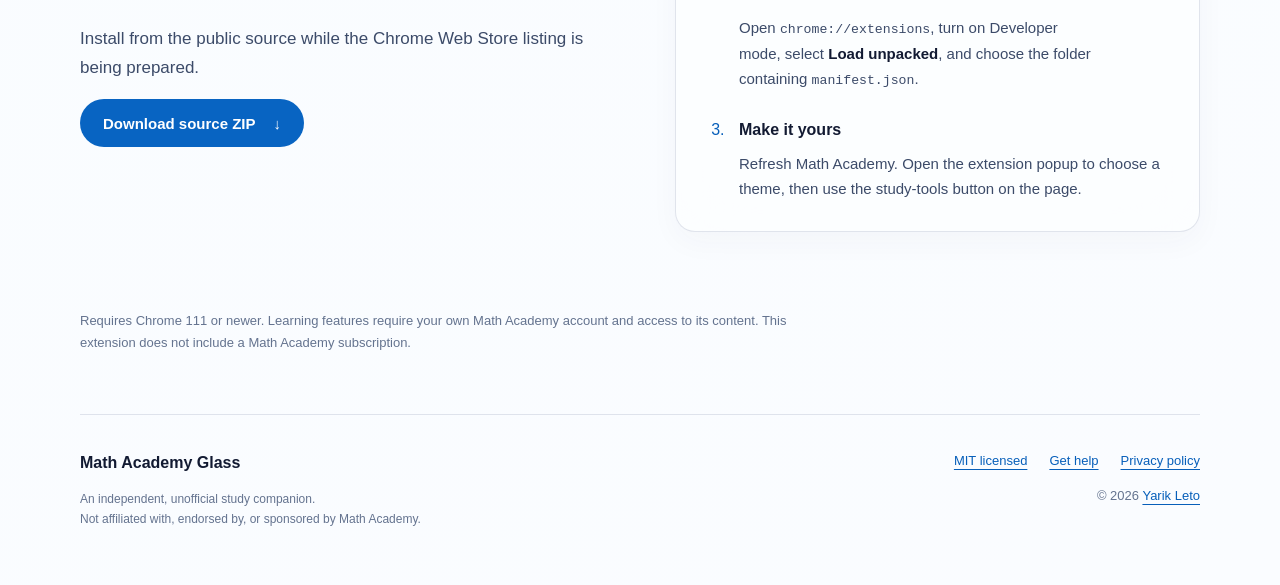
==== commit 30f676d2: "Add before-and-after screenshots to the website" ====
--- a/docs/index.html
+++ b/docs/index.html
@@ -40,7 +40,14 @@
  </div></fieldset>
  <p class="preview-note">The extension in action on an original sample lesson. Select a preview above.</p>
 </section>
-<nav class="feature-nav" aria-label="Explore features"><a href="#appearance">Appearance</a><a href="#drawing">Drawing</a><a href="#geometry">Geometry</a><a href="#printing">PDF export</a><a href="#local-title">Privacy</a></nav>
+<section id="before-after" class="comparison section" aria-labelledby="comparison-title">
+ <div class="section-heading"><p class="eyebrow">Before &amp; after</p><h2 id="comparison-title">Same Math Academy.<br>A clearer view.</h2><p>The league menu, before and after switching on Math Academy Glass.</p></div>
+ <div class="comparison-grid">
+  <figure class="comparison-shot"><figcaption><strong>Before</strong><span>Original Math Academy</span></figcaption><div class="comparison-image"><img src="assets/league-before.png" width="840" height="1004" loading="lazy" decoding="async" alt="Original Math Academy league menu with flat color dots, square borders, and no highlighted current league."></div></figure>
+  <figure class="comparison-shot"><figcaption><strong>After</strong><span>Math Academy Glass · Light</span></figcaption><div class="comparison-image"><img src="assets/league-after.png" width="786" height="856" loading="lazy" decoding="async" alt="The same league menu with rounded glass surfaces, gemstone icons, and a blue highlight on the current Ruby League."></div></figure>
+ </div>
+</section>
+<nav class="feature-nav" aria-label="Explore features"><a href="#before-after">Before &amp; after</a><a href="#appearance">Appearance</a><a href="#drawing">Drawing</a><a href="#geometry">Geometry</a><a href="#printing">PDF export</a><a href="#local-title">Privacy</a></nav>
 <section class="features section" aria-labelledby="features-title">
  <div class="section-heading"><p class="eyebrow">A little more clarity. A lot more possibility.</p><h2 id="features-title">Everything you need.<br>Right on the page.</h2></div>
  <div class="product-grid">
@@ -58,6 +65,6 @@
 </main>
 <footer class="site-footer wrap">
  <div><strong>Math Academy Glass</strong><p>An independent, unofficial study companion.<br>Not affiliated with, endorsed by, or sponsored by Math Academy.</p></div>
- <div class="footer-links"><a href="https://github.com/yarikleto/math-academy-glass/blob/main/LICENSE">MIT licensed</a><a href="support.html">Get help</a><a href="privacy.html">Privacy policy</a><span>© 2026 Yarik Leto</span></div>
+ <div class="footer-links"><a href="https://github.com/yarikleto/math-academy-glass/blob/main/LICENSE">MIT licensed</a><a href="support.html">Get help</a><a href="privacy.html">Privacy policy</a><span>© 2026 <a href="https://www.linkedin.com/in/yarik-leto">Yarik Leto</a></span></div>
 </footer>
 </body></html>
--- a/docs/site.css
+++ b/docs/site.css
@@ -99,6 +99,15 @@
 html[data-ma-glass-enabled="true"] .preview-image {display:none;width:100%}
 html[data-ma-glass-enabled="true"] #preview-tools:checked~.preview-window .tools-image,html[data-ma-glass-enabled="true"] #preview-light:checked~.preview-window .light-image,html[data-ma-glass-enabled="true"] #preview-dark:checked~.preview-window .dark-image {display:block}
 html[data-ma-glass-enabled="true"] .preview-note {text-align:center;font-size:12px;color:var(--muted);margin:18px 0 0}
+html[data-ma-glass-enabled="true"] .comparison {max-width:1000px;margin-inline:auto;scroll-margin-top:110px}
+html[data-ma-glass-enabled="true"] .comparison .section-heading {text-align:center;max-width:680px;margin:0 auto 36px}
+html[data-ma-glass-enabled="true"] .comparison-grid {display:grid;grid-template-columns:repeat(2,minmax(0,1fr));gap:24px}
+html[data-ma-glass-enabled="true"] .comparison-shot {margin:0;min-width:0}
+html[data-ma-glass-enabled="true"] .comparison-shot figcaption {display:flex;align-items:baseline;justify-content:space-between;flex-wrap:wrap;gap:4px 12px;margin:0 0 14px;text-align:left}
+html[data-ma-glass-enabled="true"] .comparison-shot figcaption strong {font-size:17px;color:var(--text);font-weight:650}
+html[data-ma-glass-enabled="true"] .comparison-shot figcaption span {font-size:13px;color:var(--muted)}
+html[data-ma-glass-enabled="true"] .comparison-image {aspect-ratio:840/1004;display:flex;align-items:center;overflow:hidden;border:1px solid var(--line);border-radius:20px;background:#fff;box-shadow:var(--shadow)}
+html[data-ma-glass-enabled="true"] .comparison-image img {width:100%;height:100%;object-fit:contain}
 html[data-ma-glass-enabled="true"] .feature-nav {display:flex;justify-content:center;flex-wrap:wrap;gap:12px 32px;padding:38px 0;border-bottom:1px solid var(--line)}
 html[data-ma-glass-enabled="true"] .feature-nav a {text-decoration:none;font-size:14px;color:var(--soft)}
 html[data-ma-glass-enabled="true"] .feature-nav a:hover {color:var(--accent)}
@@ -168,6 +177,7 @@
  html[data-ma-glass-enabled="true"] .site-header nav {gap:20px;font-size:12px}
  html[data-ma-glass-enabled="true"] .product-hero {padding:48px 0 24px}
  html[data-ma-glass-enabled="true"] .product-grid {grid-template-columns:1fr;gap:18px}
+ html[data-ma-glass-enabled="true"] .comparison-grid {grid-template-columns:1fr;gap:28px}
  html[data-ma-glass-enabled="true"] .tile-copy {padding:28px 26px 14px}
  html[data-ma-glass-enabled="true"] .feature-tile h3 {font-size:28px}
  html[data-ma-glass-enabled="true"] .theme-pair {padding:12px 20px 20px;gap:10px}
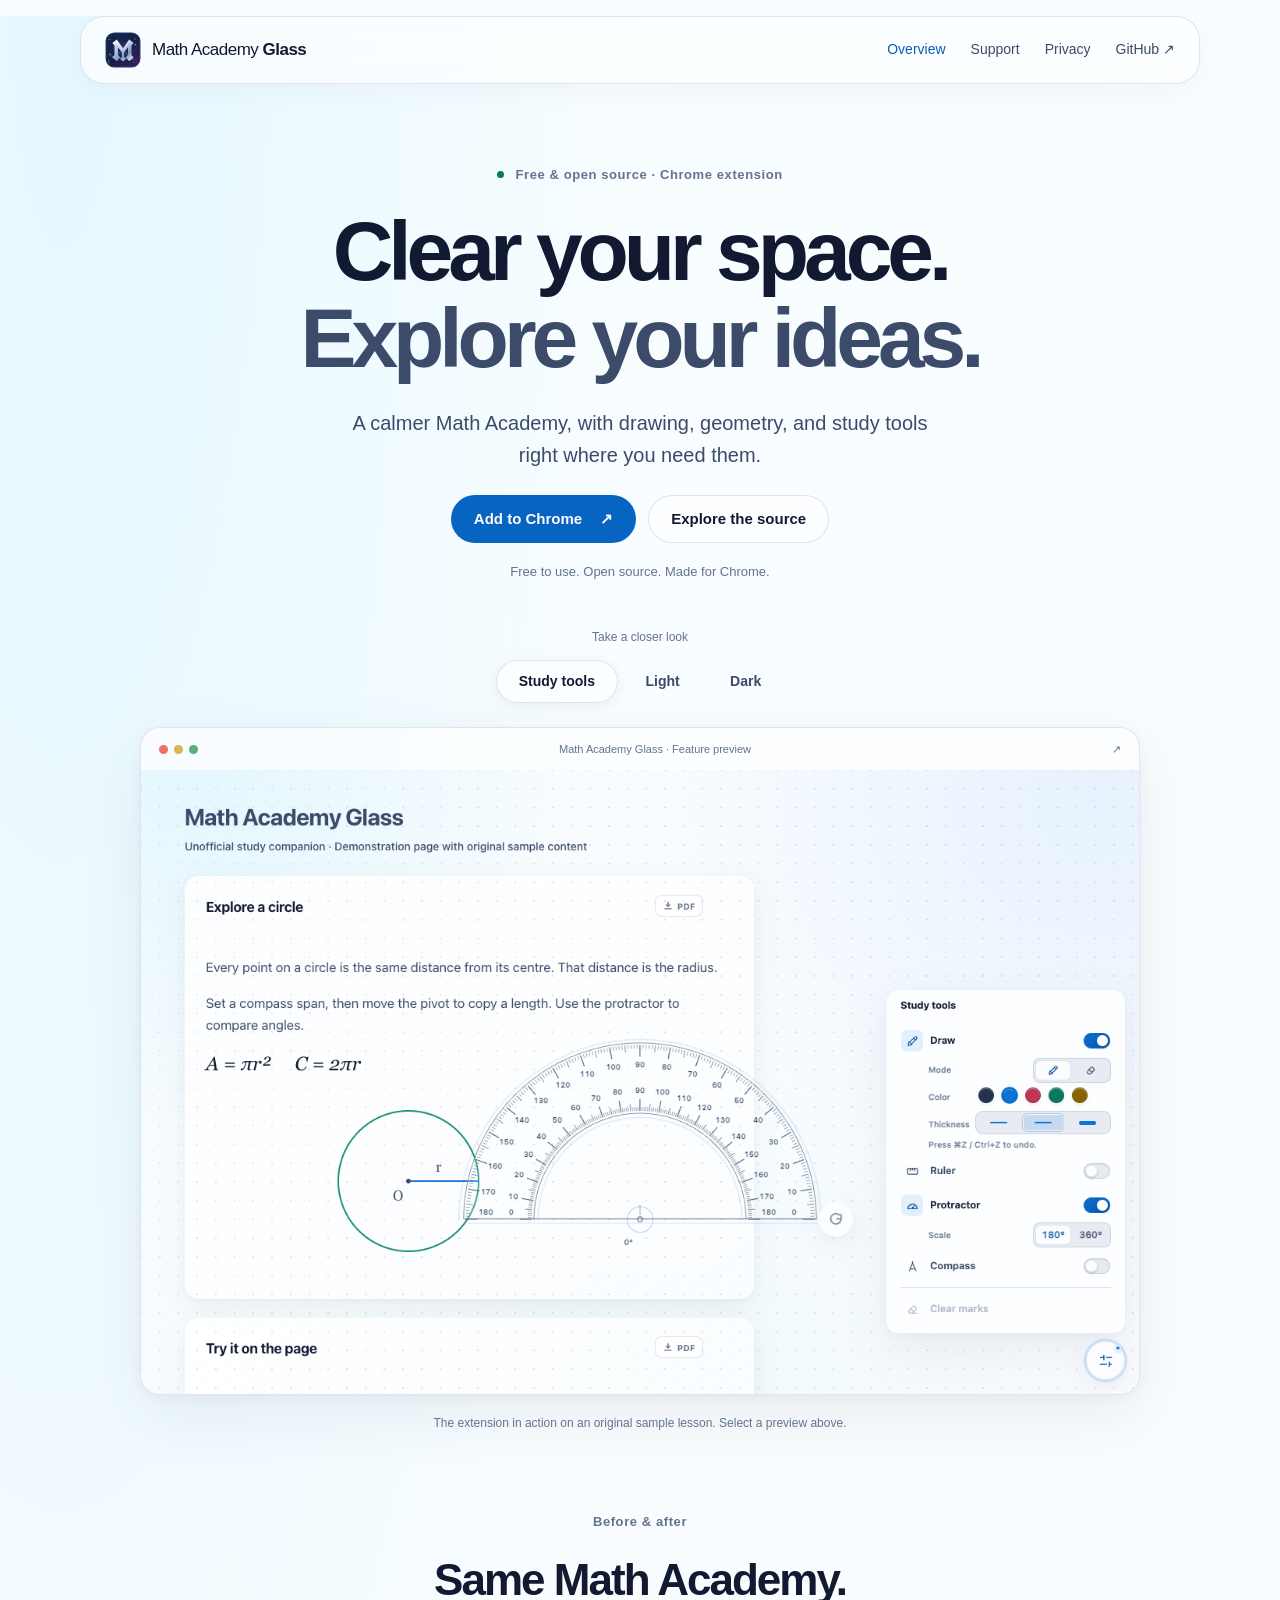
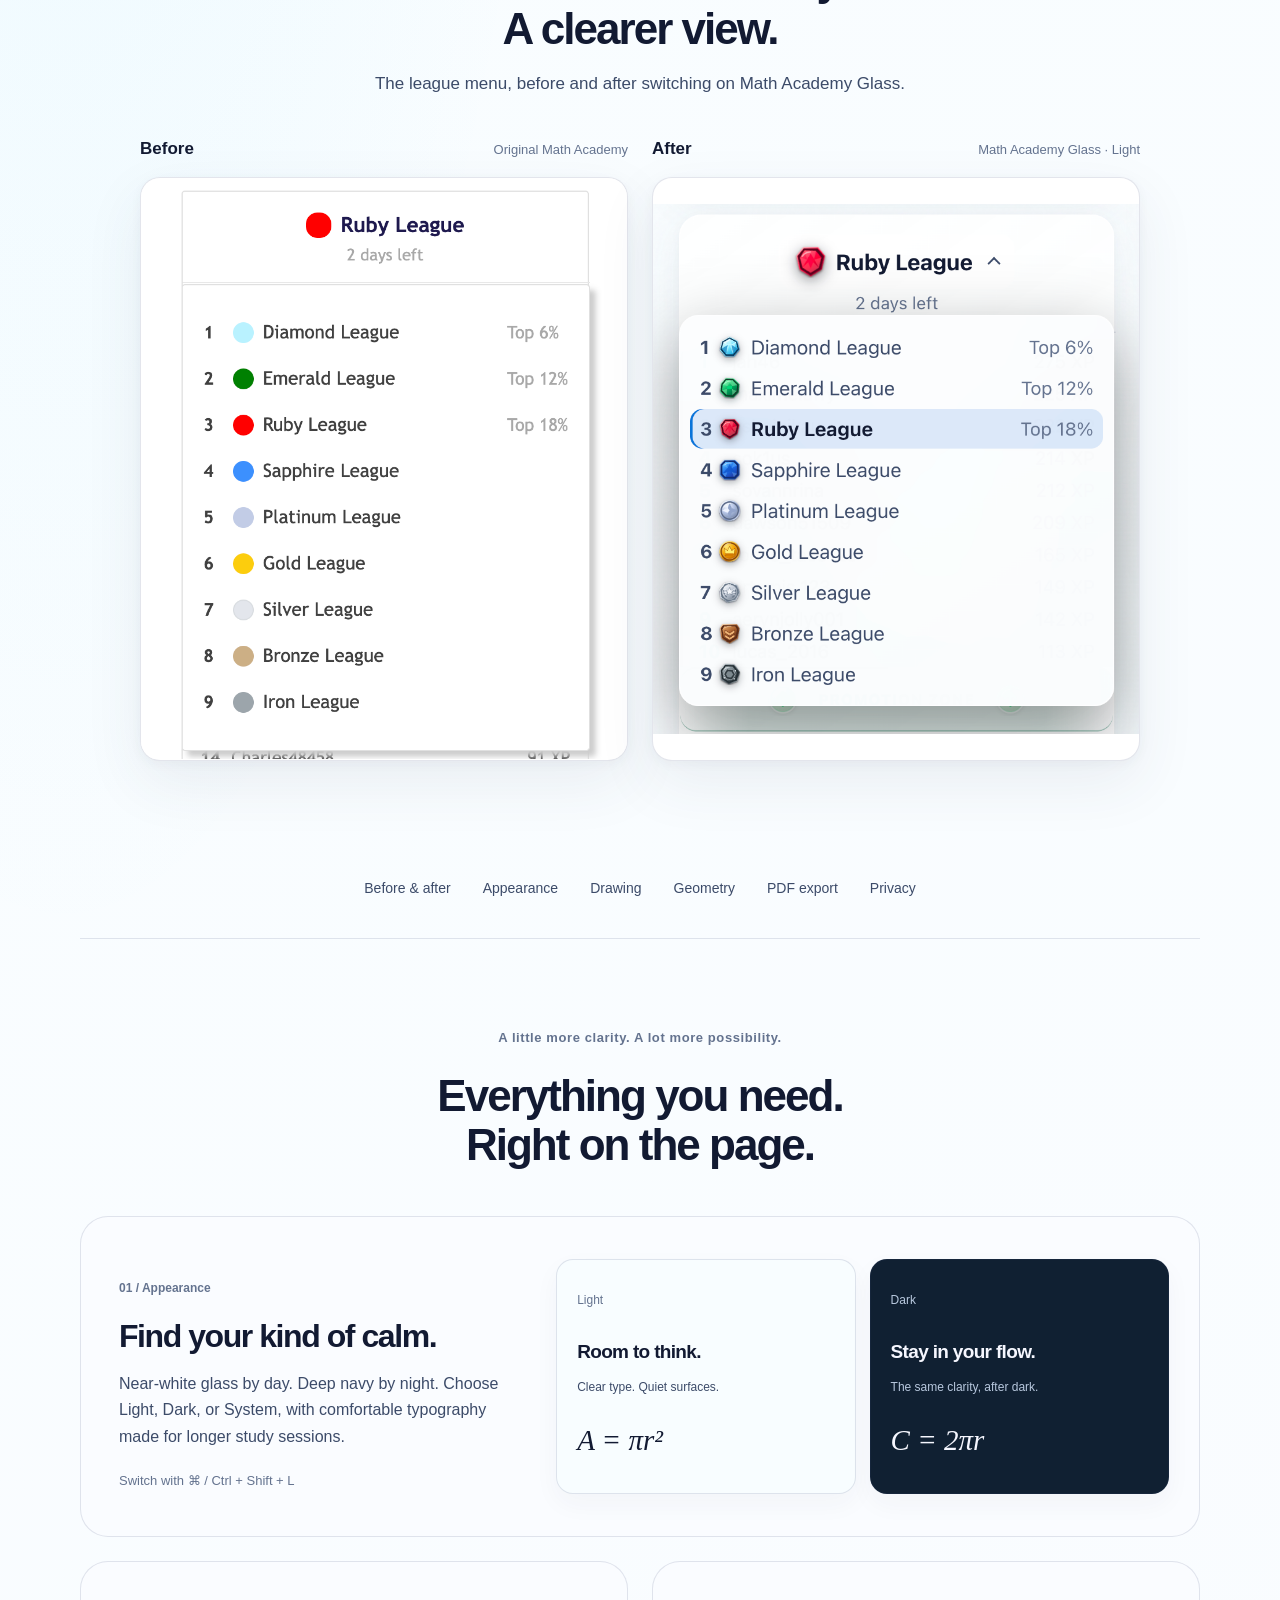
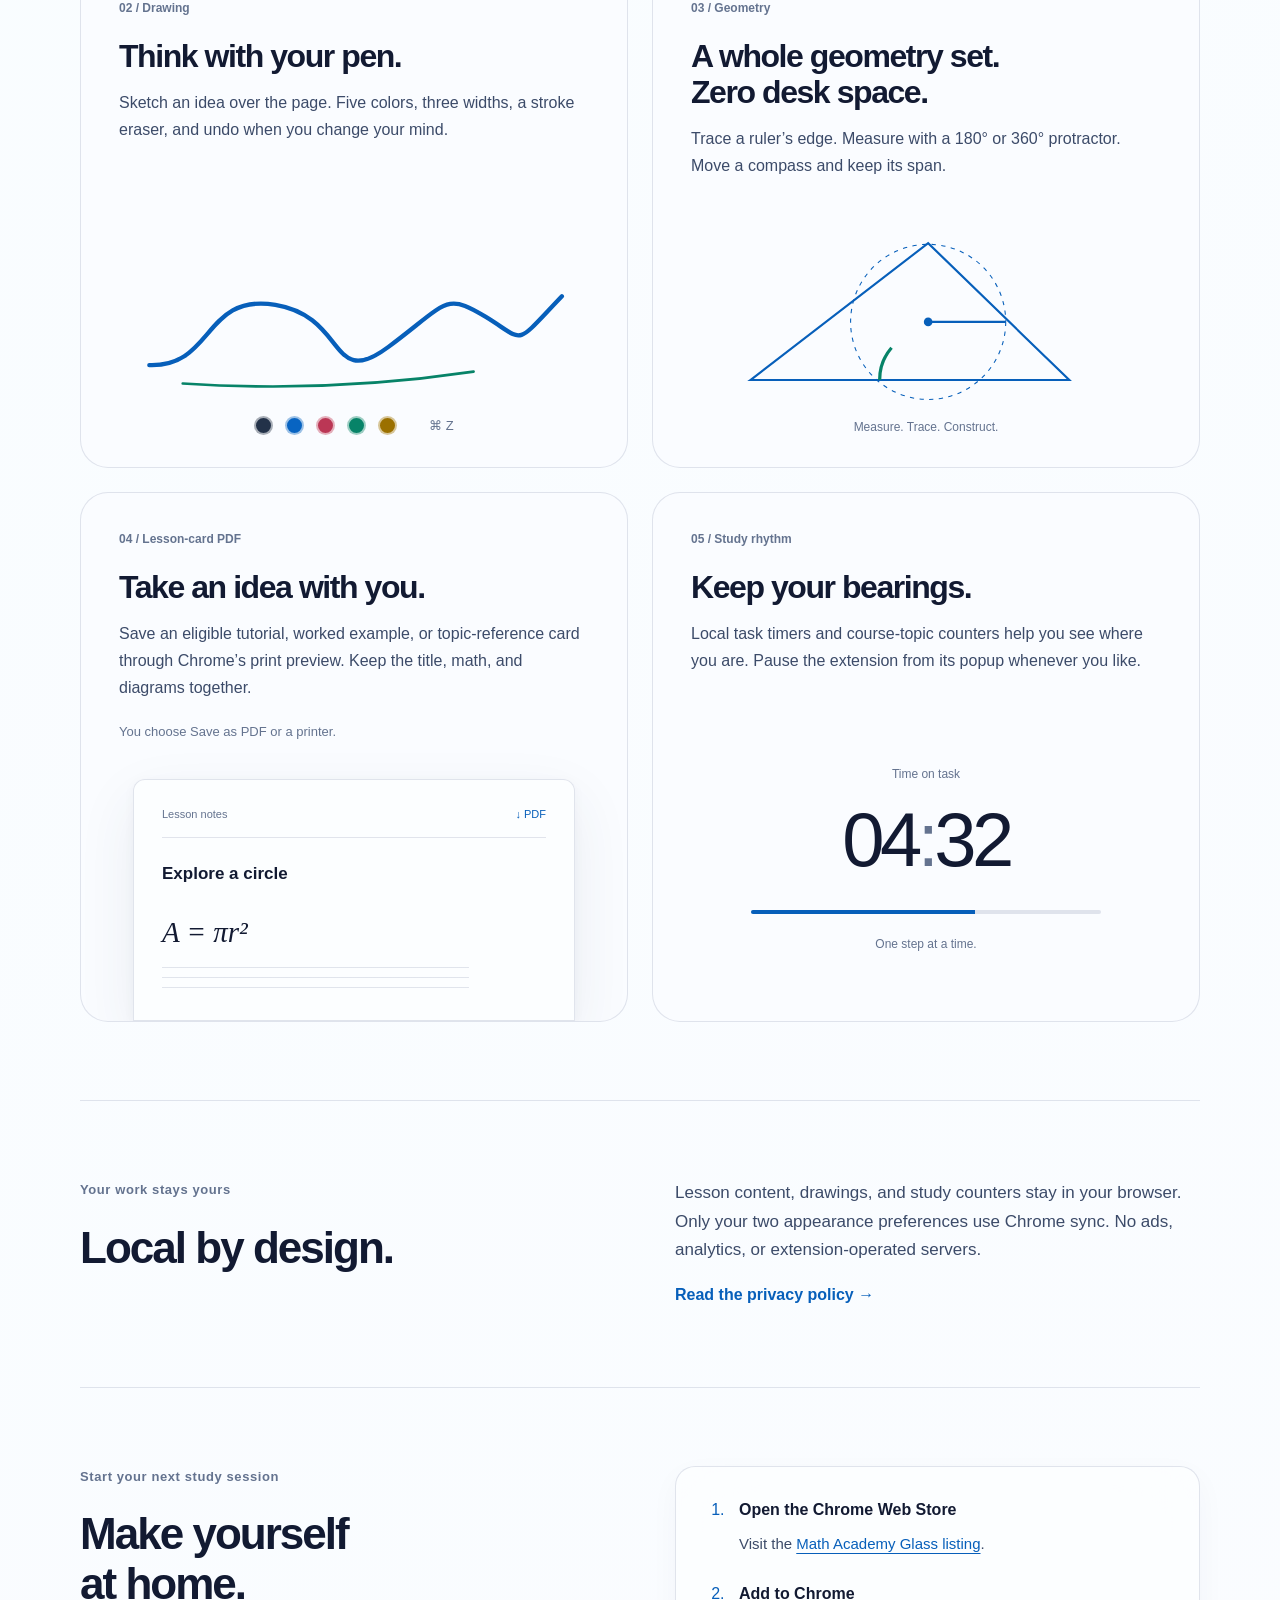
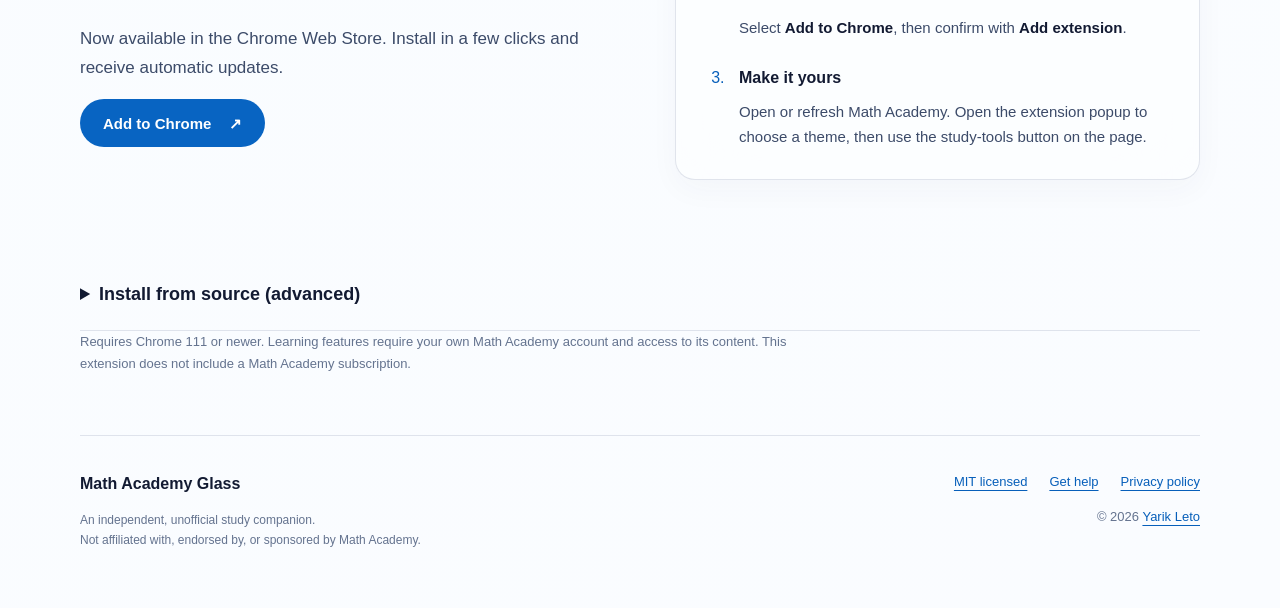
==== commit 508e5e88: "Make Chrome Web Store the recommended installation path" ====
--- a/docs/index.html
+++ b/docs/index.html
@@ -25,7 +25,7 @@
  <p class="eyebrow"><span class="status-dot"></span> Free &amp; open source · Chrome extension</p>
  <h1 id="hero-title">Clear your space.<br><span>Explore your ideas.</span></h1>
  <p class="hero-copy">A calmer Math Academy, with drawing, geometry, and study tools right where you need them.</p>
- <div class="actions"><a class="button primary" href="#install">Get the extension <span aria-hidden="true">↗</span></a><a class="button secondary" href="https://github.com/yarikleto/math-academy-glass">Explore the source</a></div>
+ <div class="actions"><a class="button primary" href="https://chromewebstore.google.com/detail/math-academy-glass/lmejjnljjohlghejbclappoijncmbomi">Add to Chrome <span aria-hidden="true">↗</span></a><a class="button secondary" href="https://github.com/yarikleto/math-academy-glass">Explore the source</a></div>
  <p class="small">Free to use. Open source. Made for Chrome.</p>
 </section>
 <section class="showcase" aria-label="Explore extension previews">
@@ -59,8 +59,9 @@
  </div>
 </section>
 <section class="privacy-callout section" aria-labelledby="local-title"><div><p class="eyebrow">Your work stays yours</p><h2 id="local-title">Local by design.</h2></div><div><p>Lesson content, drawings, and study counters stay in your browser. Only your two appearance preferences use Chrome sync. No ads, analytics, or extension-operated servers.</p><a class="text-link" href="privacy.html">Read the privacy policy <span aria-hidden="true">→</span></a></div></section>
-<section id="install" class="install section" aria-labelledby="install-title"><div class="section-heading"><p class="eyebrow">Start your next study session</p><h2 id="install-title">Make yourself<br>at home.</h2><p>Install from the public source while the Chrome Web Store listing is being prepared.</p><a class="button primary" href="https://github.com/yarikleto/math-academy-glass/archive/refs/heads/main.zip">Download source ZIP <span aria-hidden="true">↓</span></a></div>
-<div class="card"><ol class="steps"><li><strong>Download and unzip</strong><p>Keep the extracted folder somewhere permanent.</p></li><li><strong>Load in Chrome</strong><p>Open <code>chrome://extensions</code>, turn on Developer mode, select <strong>Load unpacked</strong>, and choose the folder containing <code>manifest.json</code>.</p></li><li><strong>Make it yours</strong><p>Refresh Math Academy. Open the extension popup to choose a theme, then use the study-tools button on the page.</p></li></ol></div></section>
+<section id="install" class="install section" aria-labelledby="install-title"><div class="section-heading"><p class="eyebrow">Start your next study session</p><h2 id="install-title">Make yourself<br>at home.</h2><p>Now available in the Chrome Web Store. Install in a few clicks and receive automatic updates.</p><a class="button primary" href="https://chromewebstore.google.com/detail/math-academy-glass/lmejjnljjohlghejbclappoijncmbomi">Add to Chrome <span aria-hidden="true">↗</span></a></div>
+<div class="card"><ol class="steps"><li><strong>Open the Chrome Web Store</strong><p>Visit the <a href="https://chromewebstore.google.com/detail/math-academy-glass/lmejjnljjohlghejbclappoijncmbomi">Math Academy Glass listing</a>.</p></li><li><strong>Add to Chrome</strong><p>Select <strong>Add to Chrome</strong>, then confirm with <strong>Add extension</strong>.</p></li><li><strong>Make it yours</strong><p>Open or refresh Math Academy. Open the extension popup to choose a theme, then use the study-tools button on the page.</p></li></ol></div></section>
+<details><summary>Install from source (advanced)</summary><p>For development or testing, <a href="https://github.com/yarikleto/math-academy-glass/archive/refs/heads/main.zip">download the source ZIP</a>, unzip it, and keep the folder somewhere permanent.</p><p>Open <code>chrome://extensions</code>, turn on Developer mode, select <strong>Load unpacked</strong>, and choose the folder containing <code>manifest.json</code>. Refresh Math Academy to get started.</p><p>Source installations require manual updates: download or pull the latest source, reload the extension, and refresh Math Academy.</p></details>
 <p class="requirements">Requires Chrome 111 or newer. Learning features require your own Math Academy account and access to its content. This extension does not include a Math Academy subscription.</p>
 </main>
 <footer class="site-footer wrap">
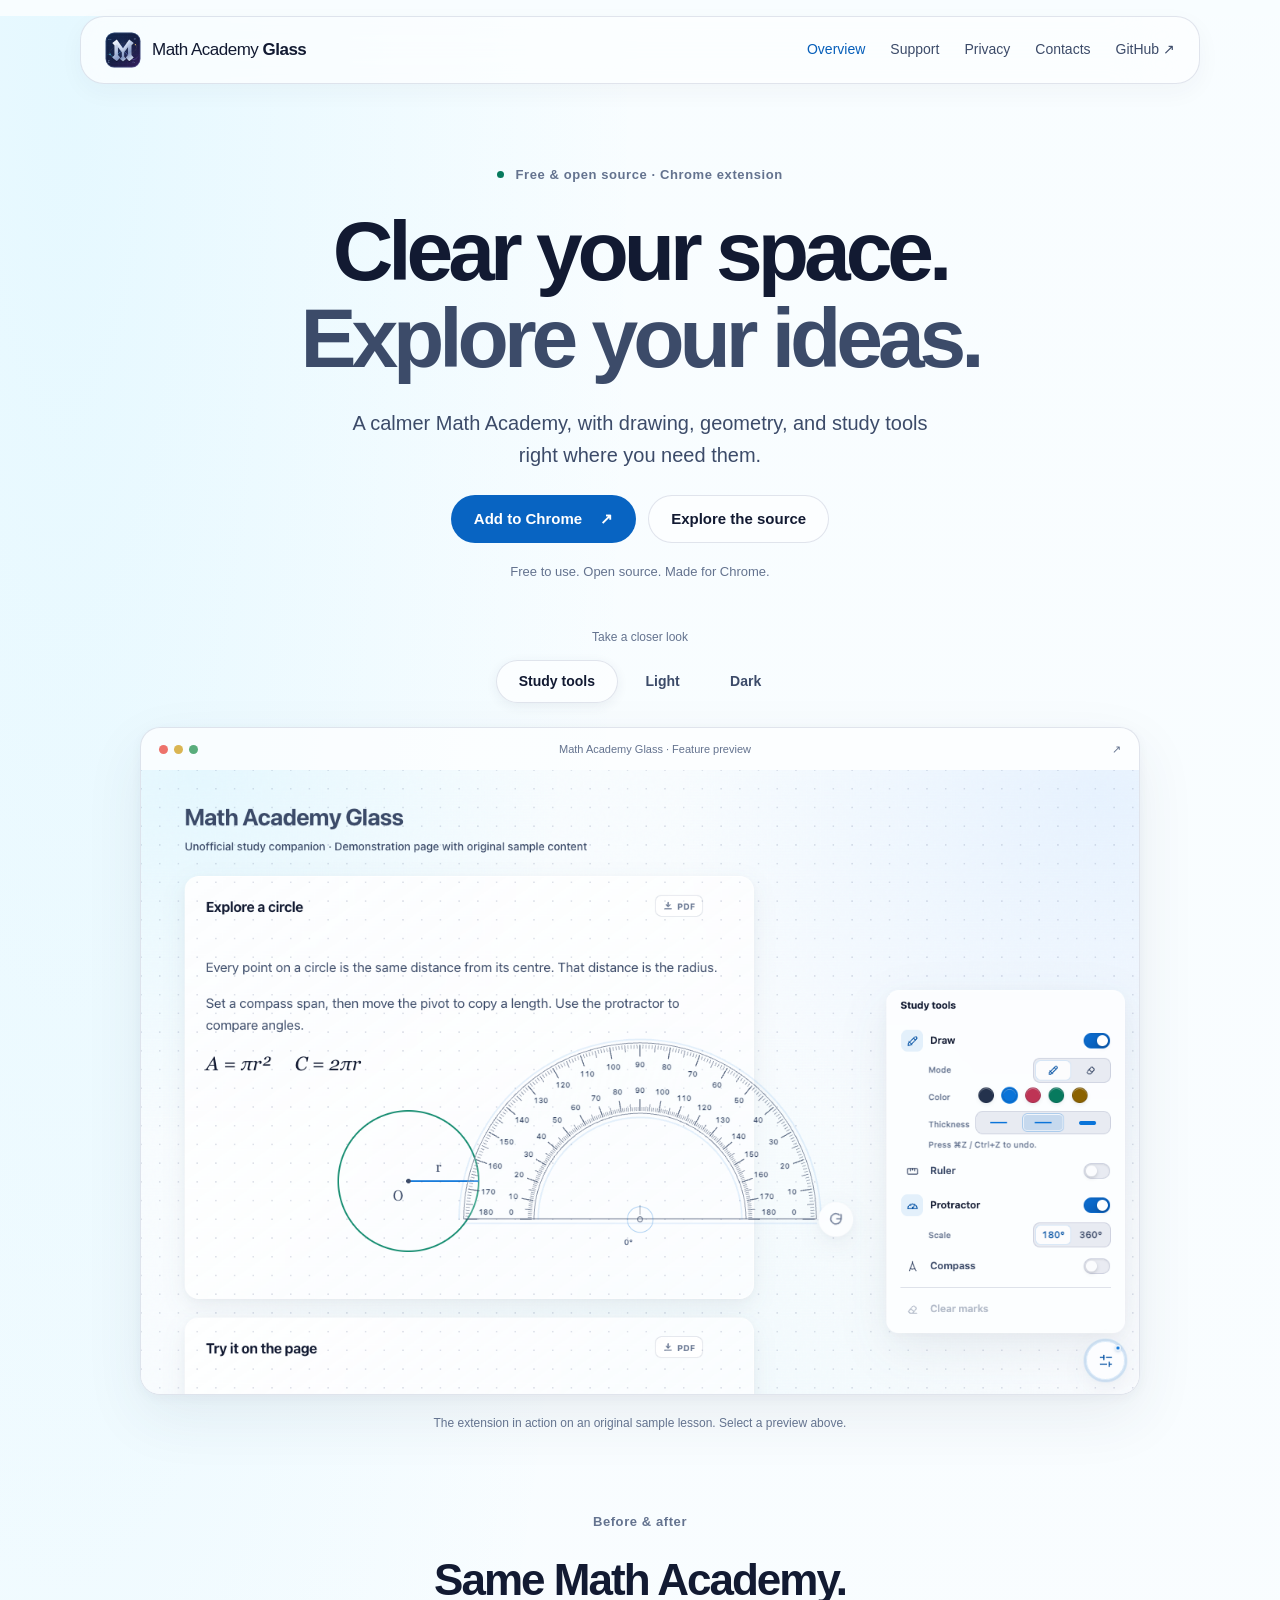
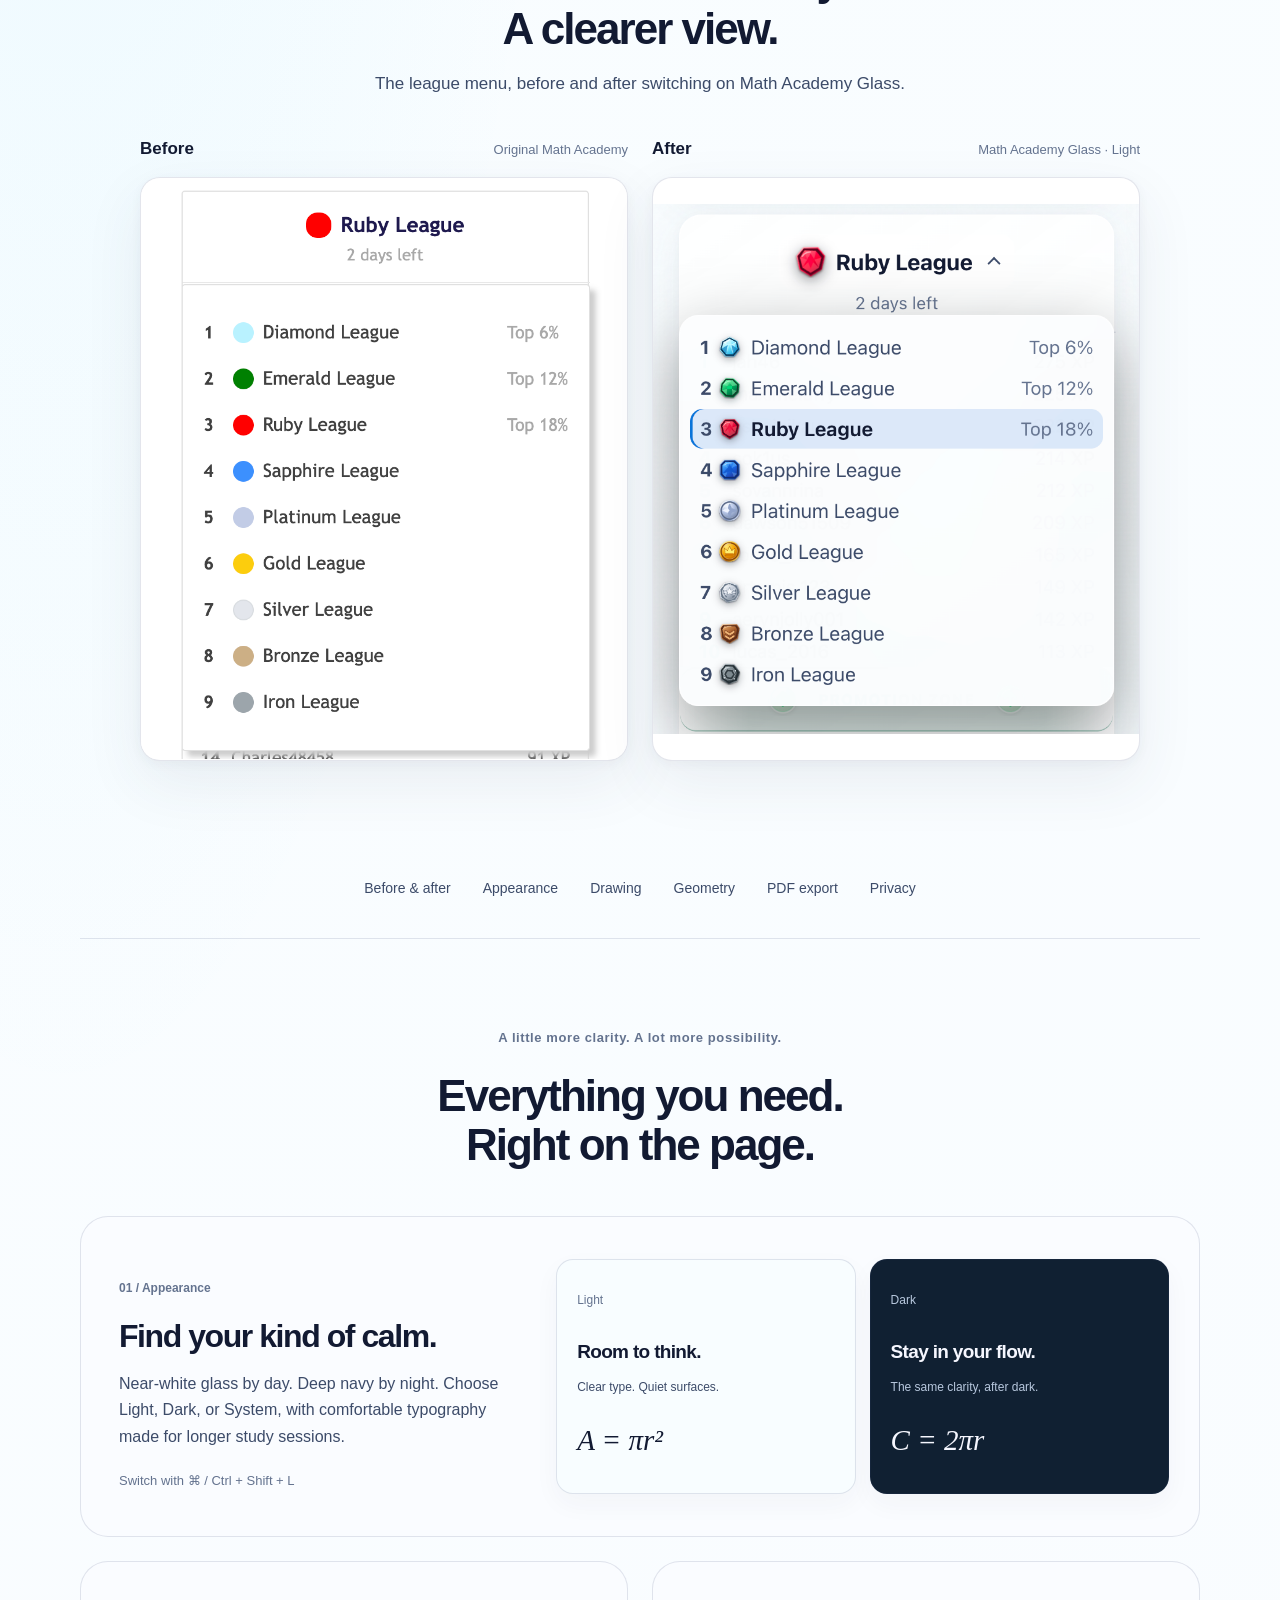
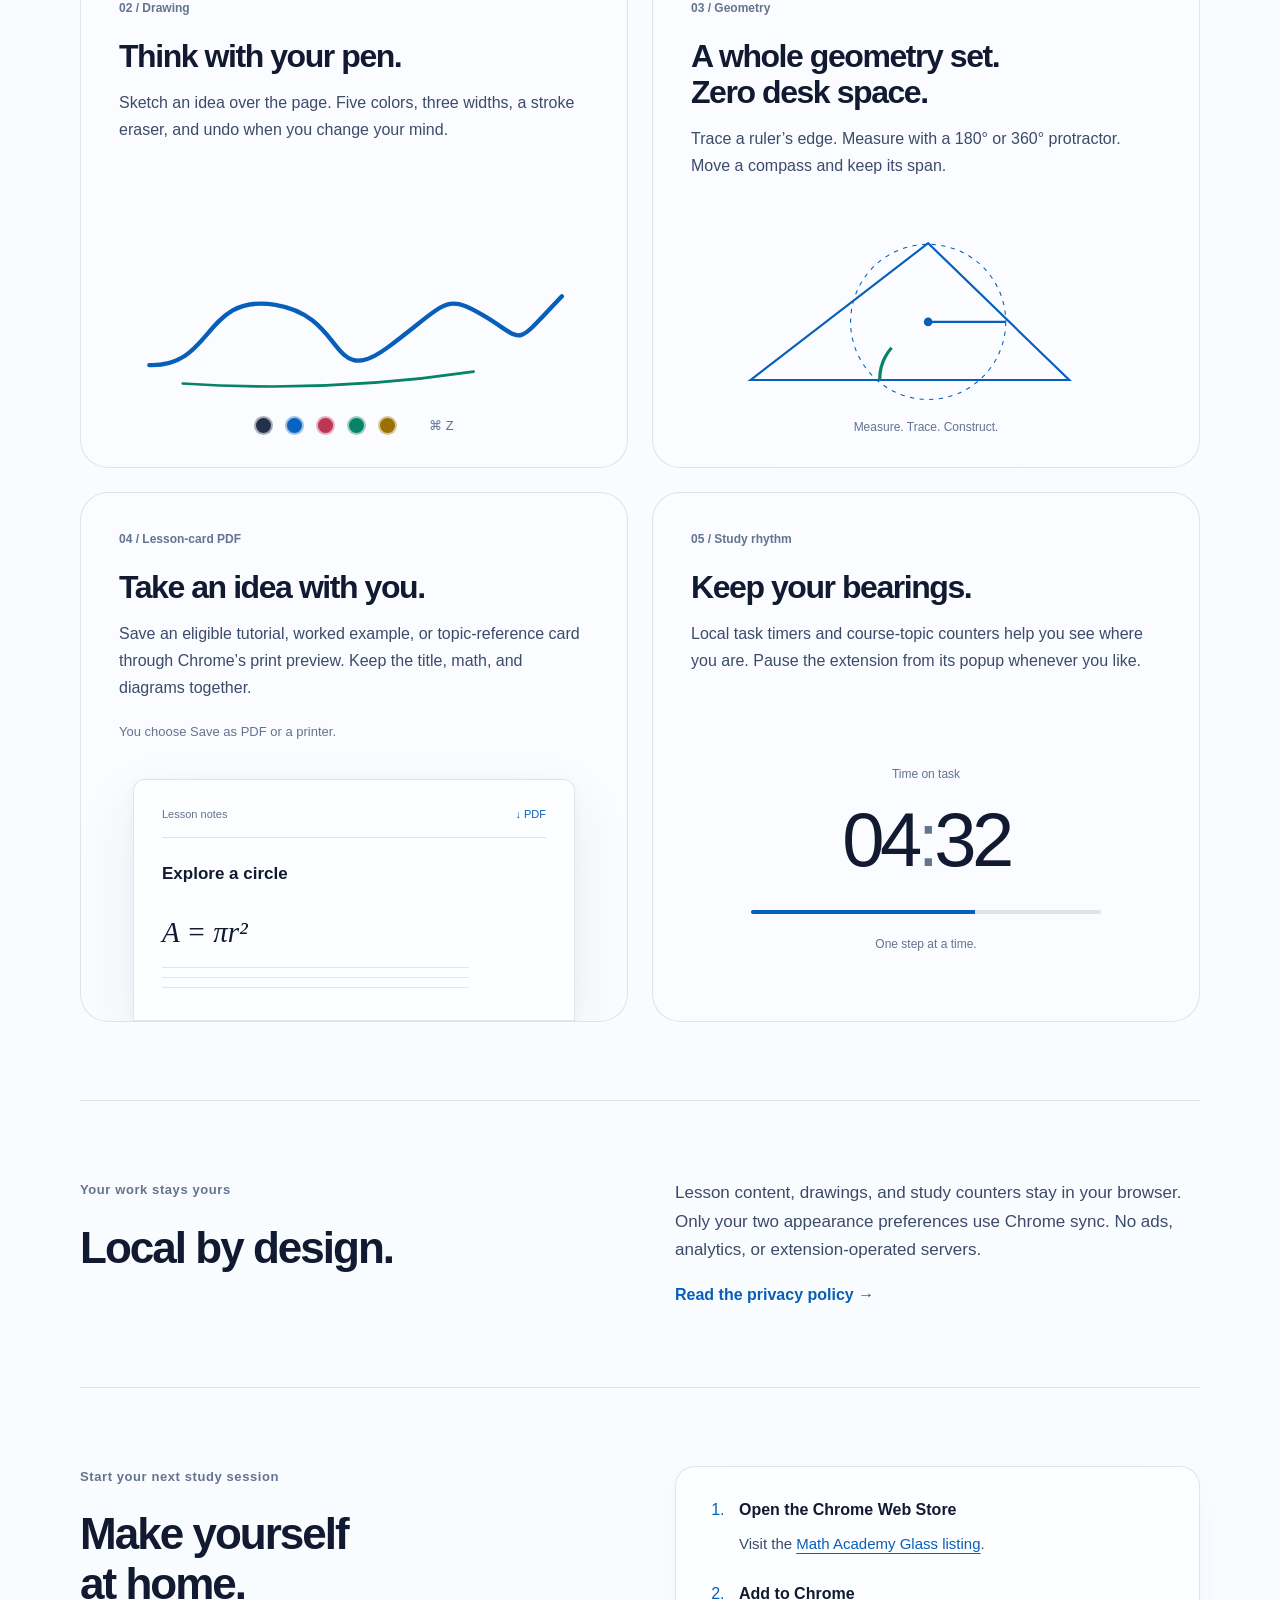
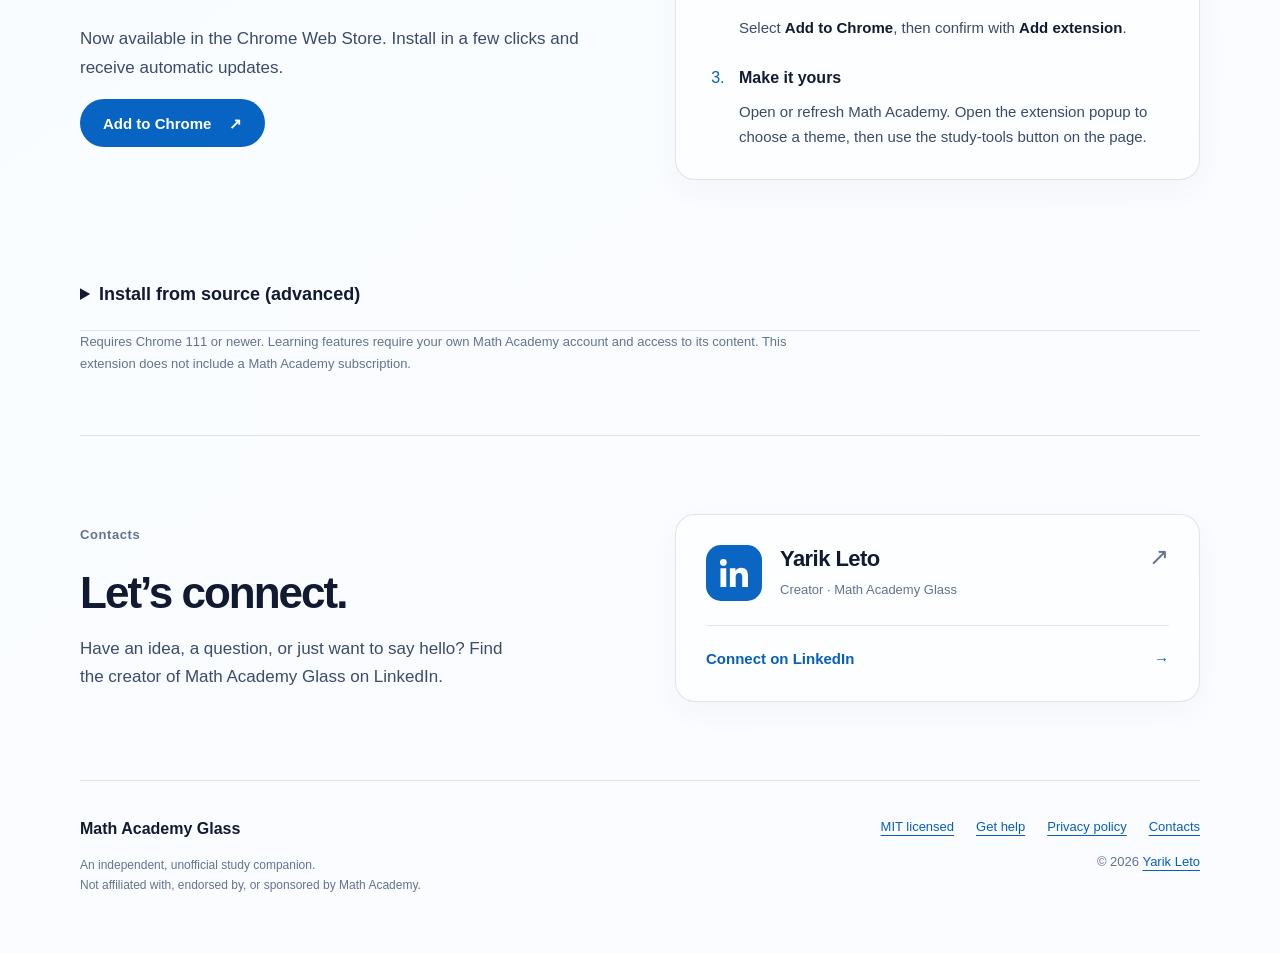
==== commit 190ca3e3: "Add Contacts section with LinkedIn creator card" ====
--- a/docs/index.html
+++ b/docs/index.html
@@ -18,7 +18,7 @@
 <a class="skip" href="#main">Skip to content</a>
 <header class="site-header wrap">
  <a class="brand" href="index.html"><img src="assets/icon.svg" width="36" height="36" alt=""><span>Math Academy <strong>Glass</strong></span></a>
- <nav aria-label="Main navigation"><a href="index.html" aria-current="page">Overview</a><a href="support.html">Support</a><a href="privacy.html">Privacy</a><a href="https://github.com/yarikleto/math-academy-glass">GitHub ↗</a></nav>
+ <nav aria-label="Main navigation"><a href="index.html" aria-current="page">Overview</a><a href="support.html">Support</a><a href="privacy.html">Privacy</a><a href="#contacts">Contacts</a><a href="https://github.com/yarikleto/math-academy-glass">GitHub ↗</a></nav>
 </header>
 <main id="main" class="wrap">
 <section class="hero product-hero" aria-labelledby="hero-title">
@@ -63,9 +63,18 @@
 <div class="card"><ol class="steps"><li><strong>Open the Chrome Web Store</strong><p>Visit the <a href="https://chromewebstore.google.com/detail/math-academy-glass/lmejjnljjohlghejbclappoijncmbomi">Math Academy Glass listing</a>.</p></li><li><strong>Add to Chrome</strong><p>Select <strong>Add to Chrome</strong>, then confirm with <strong>Add extension</strong>.</p></li><li><strong>Make it yours</strong><p>Open or refresh Math Academy. Open the extension popup to choose a theme, then use the study-tools button on the page.</p></li></ol></div></section>
 <details><summary>Install from source (advanced)</summary><p>For development or testing, <a href="https://github.com/yarikleto/math-academy-glass/archive/refs/heads/main.zip">download the source ZIP</a>, unzip it, and keep the folder somewhere permanent.</p><p>Open <code>chrome://extensions</code>, turn on Developer mode, select <strong>Load unpacked</strong>, and choose the folder containing <code>manifest.json</code>. Refresh Math Academy to get started.</p><p>Source installations require manual updates: download or pull the latest source, reload the extension, and refresh Math Academy.</p></details>
 <p class="requirements">Requires Chrome 111 or newer. Learning features require your own Math Academy account and access to its content. This extension does not include a Math Academy subscription.</p>
+<section id="contacts" class="contacts section" aria-labelledby="contacts-title">
+ <div><p class="eyebrow">Contacts</p><h2 id="contacts-title">Let’s connect.</h2><p>Have an idea, a question, or just want to say hello? Find the creator of Math Academy Glass on LinkedIn.</p></div>
+ <a class="contact-card card" href="https://www.linkedin.com/in/yarik-leto" target="_blank" rel="noopener noreferrer" aria-label="Connect with Yarik Leto on LinkedIn (opens in a new tab)">
+  <span class="linkedin-icon" aria-hidden="true"><svg viewBox="0 0 24 24" width="28" height="28" fill="currentColor"><path d="M5.37 24H.4V7.98h4.97V24ZM2.88 5.79A2.89 2.89 0 1 1 2.9 0a2.89 2.89 0 0 1-.02 5.79ZM24 24h-4.97v-7.8c0-1.86-.04-4.25-2.59-4.25-2.59 0-2.99 2.02-2.99 4.12V24H8.48V7.98h4.77v2.19h.07c.67-1.26 2.29-2.59 4.71-2.59 5.04 0 5.97 3.32 5.97 7.63V24Z"/></svg></span>
+  <span class="contact-identity"><strong>Yarik Leto</strong><span>Creator · Math Academy Glass</span></span>
+  <span class="contact-arrow" aria-hidden="true">↗</span>
+  <span class="contact-cta">Connect on LinkedIn <span aria-hidden="true">→</span></span>
+ </a>
+</section>
 </main>
 <footer class="site-footer wrap">
  <div><strong>Math Academy Glass</strong><p>An independent, unofficial study companion.<br>Not affiliated with, endorsed by, or sponsored by Math Academy.</p></div>
- <div class="footer-links"><a href="https://github.com/yarikleto/math-academy-glass/blob/main/LICENSE">MIT licensed</a><a href="support.html">Get help</a><a href="privacy.html">Privacy policy</a><span>© 2026 <a href="https://www.linkedin.com/in/yarik-leto">Yarik Leto</a></span></div>
+ <div class="footer-links"><a href="https://github.com/yarikleto/math-academy-glass/blob/main/LICENSE">MIT licensed</a><a href="support.html">Get help</a><a href="privacy.html">Privacy policy</a><a href="#contacts">Contacts</a><span>© 2026 <a href="https://www.linkedin.com/in/yarik-leto">Yarik Leto</a></span></div>
 </footer>
 </body></html>
--- a/docs/site.css
+++ b/docs/site.css
@@ -54,6 +54,16 @@
 html[data-ma-glass-enabled="true"] .steps p {font-size:15px;margin:7px 0 0}
 html[data-ma-glass-enabled="true"] code {font-size:.88em;overflow-wrap:anywhere}
 html[data-ma-glass-enabled="true"] .requirements {font-size:13px;color:var(--muted);max-width:720px;margin:0 0 60px}
+html[data-ma-glass-enabled="true"] .contacts {display:grid;grid-template-columns:1fr 1fr;align-items:center;gap:70px;border-top:1px solid var(--line);scroll-margin-top:150px}
+html[data-ma-glass-enabled="true"] .contacts p:last-child {max-width:440px;margin-bottom:0}
+html[data-ma-glass-enabled="true"] .contact-card {display:grid;grid-template-columns:56px minmax(0,1fr) auto;align-items:center;gap:24px 18px;color:var(--text);text-decoration:none;transition:border-color .18s,box-shadow .18s}
+html[data-ma-glass-enabled="true"] .contact-card:hover {border-color:var(--accent);box-shadow:var(--shadow)}
+html[data-ma-glass-enabled="true"] .linkedin-icon {display:grid;place-items:center;width:56px;height:56px;border-radius:15px;background:#0a66c2;color:#fff}
+html[data-ma-glass-enabled="true"] .linkedin-icon svg {display:block}
+html[data-ma-glass-enabled="true"] .contact-identity strong {display:block;font-size:22px;line-height:1.3;letter-spacing:-.025em;font-weight:650}
+html[data-ma-glass-enabled="true"] .contact-identity>span {display:block;color:var(--muted);font-size:13px;margin-top:5px}
+html[data-ma-glass-enabled="true"] .contact-arrow {align-self:start;color:var(--muted);font-size:24px;line-height:1}
+html[data-ma-glass-enabled="true"] .contact-cta {grid-column:1/-1;display:flex;justify-content:space-between;gap:16px;border-top:1px solid var(--line);padding-top:20px;color:var(--accent);font-size:15px;font-weight:600}
 html[data-ma-glass-enabled="true"] .site-footer {border-top:1px solid var(--line);padding-block:35px 45px;display:flex;justify-content:space-between;gap:40px}
 html[data-ma-glass-enabled="true"] .site-footer p {font-size:12px;line-height:1.7;color:var(--muted)}
 html[data-ma-glass-enabled="true"] .footer-links {display:flex;flex-wrap:wrap;justify-content:flex-end;align-content:flex-start;gap:13px 22px;font-size:13px;max-width:350px}
@@ -152,6 +162,8 @@
 html[data-ma-glass-enabled="true"] .quiet-track i {display:block;width:64%;height:100%;background:var(--accent)}
 html[data-ma-glass-enabled="true"] #local-title,html[data-ma-glass-enabled="true"] #install {scroll-margin-top:115px}
 @media(max-width:900px) {
+ html[data-ma-glass-enabled="true"] .site-header {flex-wrap:wrap;gap:12px}
+ html[data-ma-glass-enabled="true"] .site-header nav {flex-wrap:wrap;gap:16px}
  html[data-ma-glass-enabled="true"] .appearance-tile {grid-template-columns:1fr}
  html[data-ma-glass-enabled="true"] .theme-pair {padding:15px 38px 26px}
 }
@@ -166,7 +178,10 @@
  html[data-ma-glass-enabled="true"] .hero,html[data-ma-glass-enabled="true"] .page-intro {padding:46px 0 30px}
  html[data-ma-glass-enabled="true"] .hero-copy {font-size:18px}
  html[data-ma-glass-enabled="true"] .section {padding:46px 0}
- html[data-ma-glass-enabled="true"] .feature-grid,html[data-ma-glass-enabled="true"] .privacy-callout,html[data-ma-glass-enabled="true"] .install,html[data-ma-glass-enabled="true"] .support-grid {grid-template-columns:1fr;gap:20px}
+ html[data-ma-glass-enabled="true"] .feature-grid,html[data-ma-glass-enabled="true"] .privacy-callout,html[data-ma-glass-enabled="true"] .install,html[data-ma-glass-enabled="true"] .support-grid,html[data-ma-glass-enabled="true"] .contacts {grid-template-columns:1fr;gap:20px}
+ html[data-ma-glass-enabled="true"] .contacts {scroll-margin-top:180px}
+ html[data-ma-glass-enabled="true"] .contact-card {gap:20px 14px}
+ html[data-ma-glass-enabled="true"] .contact-identity strong {font-size:20px}
  html[data-ma-glass-enabled="true"] .feature-symbol {margin-bottom:20px}
  html[data-ma-glass-enabled="true"] .card {padding:25px}
  html[data-ma-glass-enabled="true"] p,html[data-ma-glass-enabled="true"] .policy li {font-size:16px;line-height:1.64}
@@ -192,4 +207,4 @@
  html[data-ma-glass-enabled="true"] .feature-nav {gap:12px 20px;padding:26px 0}
  html[data-ma-glass-enabled="true"] .paper-preview {margin-inline:30px}
 }
-@media(prefers-reduced-motion:reduce) {html[data-ma-glass-enabled="true"] {scroll-behavior:auto}html[data-ma-glass-enabled="true"] .button {transition:none}}
+@media(prefers-reduced-motion:reduce) {html[data-ma-glass-enabled="true"] {scroll-behavior:auto}html[data-ma-glass-enabled="true"] .button,html[data-ma-glass-enabled="true"] .contact-card {transition:none}}
